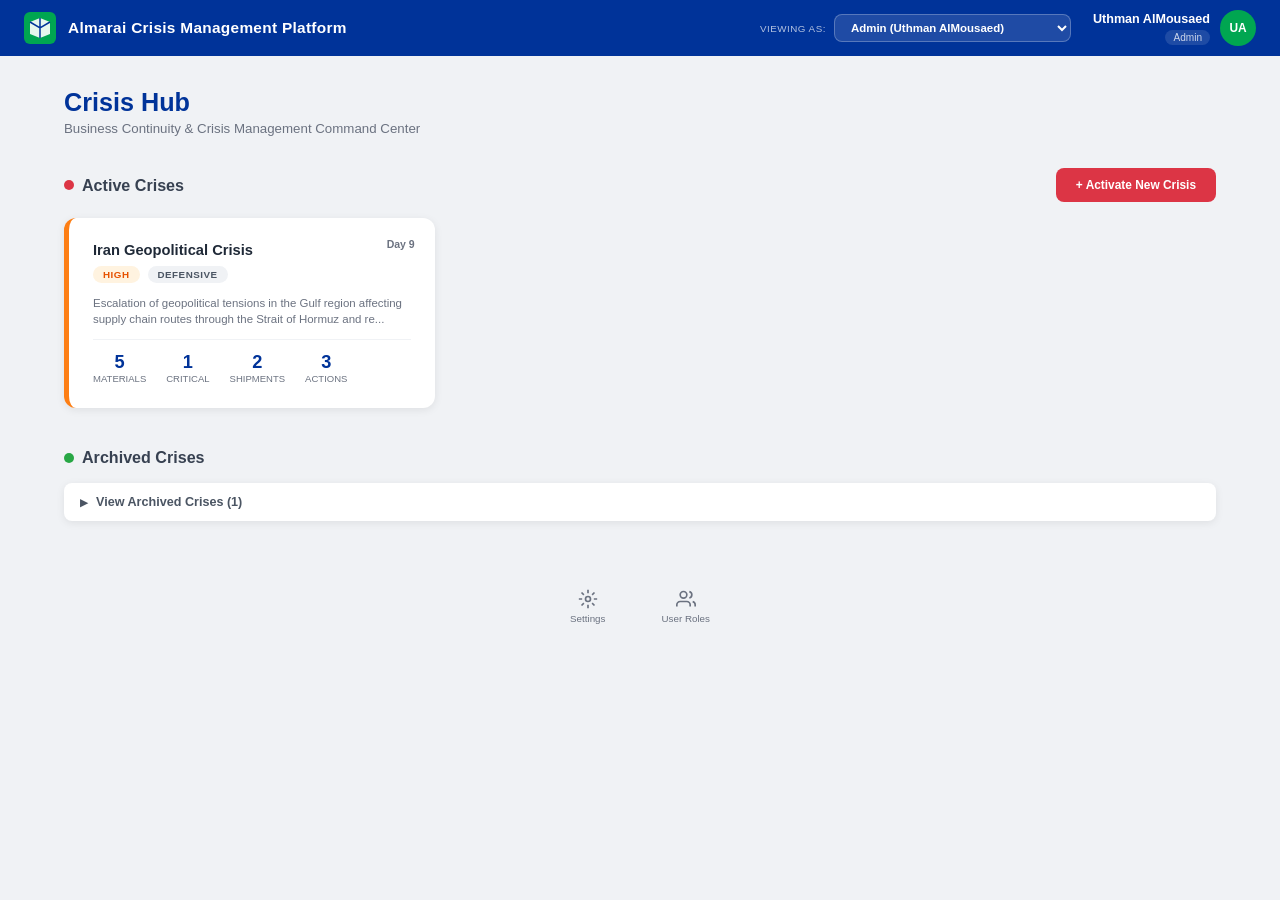
==== index.html @ ef781a5b "Deploy Almarai Crisis Management Platform prototype" ====
<!DOCTYPE html>
<html lang="en">
<head>
<meta charset="UTF-8">
<meta name="viewport" content="width=device-width, initial-scale=1.0">
<title>Almarai Crisis Management Platform</title>
<style>
/* ===== RESET & BASE ===== */
*,*::before,*::after{box-sizing:border-box;margin:0;padding:0}
:root{
  --navy:#003399;--navy-dark:#002266;--green:#00A651;--green-dark:#008040;
  --white:#ffffff;--gray-50:#f8f9fa;--gray-100:#f0f2f5;--gray-200:#e2e6ea;
  --gray-300:#d1d5db;--gray-400:#9ca3af;--gray-500:#6b7280;--gray-600:#4b5563;
  --gray-700:#374151;--gray-800:#1f2937;
  --red:#DC3545;--orange:#FD7E14;--amber:#FFC107;--heat-green:#28A745;--dark-green:#006400;
  --shadow:0 2px 8px rgba(0,0,0,.08);--shadow-lg:0 4px 16px rgba(0,0,0,.12);
  --radius:8px;--radius-lg:12px;
  --font:-apple-system,BlinkMacSystemFont,'Segoe UI',Roboto,sans-serif;
}
html{font-size:14px}
body{font-family:var(--font);background:var(--gray-100);color:var(--gray-800);min-height:100vh;overflow-x:hidden}
button{font-family:inherit;cursor:pointer;border:none;outline:none}
input,select,textarea{font-family:inherit;outline:none}
table{border-collapse:collapse;width:100%}
th,td{text-align:left;padding:10px 14px;border-bottom:1px solid var(--gray-200)}
th{background:var(--gray-50);font-weight:600;font-size:.8rem;text-transform:uppercase;letter-spacing:.5px;color:var(--gray-600);position:sticky;top:0;z-index:1}
tr:hover td{background:rgba(0,51,153,.02)}

/* ===== SCROLLBAR ===== */
::-webkit-scrollbar{width:6px;height:6px}
::-webkit-scrollbar-track{background:transparent}
::-webkit-scrollbar-thumb{background:var(--gray-300);border-radius:3px}

/* ===== TOP BAR ===== */
.topbar{background:var(--navy);color:var(--white);display:flex;align-items:center;justify-content:space-between;padding:0 24px;height:56px;position:fixed;top:0;left:0;right:0;z-index:1000}
.topbar-brand{display:flex;align-items:center;gap:12px;font-size:1.1rem;font-weight:700;letter-spacing:.3px}
.topbar-brand svg{width:32px;height:32px}
.topbar-user{display:flex;align-items:center;gap:10px}
.topbar-user .avatar{width:36px;height:36px;border-radius:50%;background:var(--green);display:flex;align-items:center;justify-content:center;font-weight:700;font-size:.85rem}
.topbar-user .user-info{text-align:right;line-height:1.3}
.topbar-user .user-name{font-weight:600;font-size:.9rem}
.topbar-user .user-role{font-size:.72rem;opacity:.8;background:rgba(255,255,255,.15);padding:1px 8px;border-radius:10px;display:inline-block;margin-top:2px}

/* ===== ROLE SELECTOR ===== */
.role-selector-wrap{display:flex;align-items:center;gap:8px;margin-right:12px}
.role-selector-wrap label{font-size:.7rem;text-transform:uppercase;letter-spacing:.5px;opacity:.7;white-space:nowrap}
.role-selector{background:rgba(255,255,255,.12);color:var(--white);border:1px solid rgba(255,255,255,.25);border-radius:var(--radius);padding:6px 12px;font-size:.82rem;font-weight:600;cursor:pointer;min-width:200px;appearance:auto;-webkit-appearance:auto}
.role-selector option{background:var(--navy-dark);color:var(--white)}

/* ===== RBAC BANNERS ===== */
.rbac-access-bar{padding:10px 20px;font-size:.82rem;font-weight:600;display:flex;align-items:center;gap:8px;margin-bottom:16px;border-radius:var(--radius)}
.rbac-access-bar.can-edit{background:#e8f5e9;color:#1b5e20;border-left:4px solid #28A745}
.rbac-access-bar.read-only{background:#f0f0f0;color:#555;border-left:4px solid #6C757D}

/* Assigned function banner */
.assigned-function-banner{display:flex;align-items:center;gap:12px;padding:12px 20px;background:var(--white);border-radius:var(--radius);box-shadow:var(--shadow);margin-bottom:16px;border:1px solid var(--gray-200)}
.assigned-function-banner .af-avatar{width:36px;height:36px;border-radius:50%;background:var(--navy);color:var(--white);display:flex;align-items:center;justify-content:center;font-weight:700;font-size:.78rem;flex-shrink:0}
.assigned-function-banner .af-info{flex:1}
.assigned-function-banner .af-name{font-weight:700;font-size:.9rem;color:var(--gray-800)}
.assigned-function-banner .af-role{font-size:.75rem;color:var(--gray-500)}
.assigned-function-banner .af-badge{padding:4px 12px;border-radius:12px;font-size:.72rem;font-weight:700;text-transform:uppercase;letter-spacing:.5px;flex-shrink:0}
.af-badge.can-edit{background:#e8f5e9;color:#1b5e20}
.af-badge.read-only{background:var(--gray-100);color:var(--gray-500)}

/* Hide elements when read-only */
.rbac-hidden{display:none !important}

/* ===== SCREENS ===== */
.screen{display:none;padding-top:56px;min-height:100vh}
.screen.active{display:block}

/* ===== CRISIS HUB (Screen 1) ===== */
.hub-container{max-width:1200px;margin:0 auto;padding:32px 24px}
.hub-header{margin-bottom:32px}
.hub-header h1{font-size:1.8rem;color:var(--navy);margin-bottom:4px}
.hub-header p{color:var(--gray-500);font-size:.95rem}

.section-title{display:flex;align-items:center;justify-content:space-between;margin-bottom:16px}
.section-title h2{font-size:1.15rem;color:var(--gray-700);display:flex;align-items:center;gap:8px}
.section-title h2 .dot{width:10px;height:10px;border-radius:50%;display:inline-block}
.section-title h2 .dot.red{background:var(--red)}
.section-title h2 .dot.green{background:var(--heat-green)}

.btn{padding:10px 20px;border-radius:var(--radius);font-weight:600;font-size:.85rem;transition:all .2s;display:inline-flex;align-items:center;gap:6px}
.btn-primary{background:var(--navy);color:var(--white)}
.btn-primary:hover{background:var(--navy-dark);transform:translateY(-1px);box-shadow:var(--shadow-lg)}
.btn-danger{background:var(--red);color:var(--white)}
.btn-danger:hover{background:#c82333}
.btn-success{background:var(--green);color:var(--white)}
.btn-success:hover{background:var(--green-dark)}
.btn-outline{background:transparent;border:1.5px solid var(--gray-300);color:var(--gray-600)}
.btn-outline:hover{border-color:var(--navy);color:var(--navy)}
.btn-sm{padding:6px 14px;font-size:.78rem}
.btn-xs{padding:4px 10px;font-size:.72rem}

/* Crisis Cards */
.crisis-grid{display:grid;grid-template-columns:repeat(auto-fill,minmax(340px,1fr));gap:20px;margin-bottom:40px}
.crisis-card{background:var(--white);border-radius:var(--radius-lg);box-shadow:var(--shadow);padding:24px;cursor:pointer;transition:all .25s;border-left:5px solid var(--navy);position:relative;overflow:hidden}
.crisis-card:hover{box-shadow:var(--shadow-lg);transform:translateY(-3px)}
.crisis-card.severity-critical{border-left-color:var(--red)}
.crisis-card.severity-high{border-left-color:var(--orange)}
.crisis-card.severity-medium{border-left-color:var(--amber)}
.crisis-card.severity-low{border-left-color:var(--heat-green)}
.crisis-card h3{font-size:1.05rem;margin-bottom:8px;color:var(--gray-800)}
.crisis-card .card-meta{display:flex;gap:8px;flex-wrap:wrap;margin-bottom:12px}
.badge{padding:3px 10px;border-radius:12px;font-size:.7rem;font-weight:700;text-transform:uppercase;letter-spacing:.5px}
.badge-critical{background:#fde8e8;color:var(--red)}
.badge-high{background:#fff3e0;color:#e65100}
.badge-medium{background:#fff8e1;color:#f57f17}
.badge-low{background:#e8f5e9;color:var(--dark-green)}
.badge-posture{background:var(--gray-100);color:var(--gray-600)}
.crisis-card .card-stats{display:flex;gap:20px;margin-top:12px;padding-top:12px;border-top:1px solid var(--gray-100)}
.crisis-card .stat{text-align:center}
.crisis-card .stat-val{font-size:1.3rem;font-weight:700;color:var(--navy)}
.crisis-card .stat-label{font-size:.68rem;color:var(--gray-500);text-transform:uppercase}
.crisis-card .day-count{position:absolute;top:20px;right:20px;font-size:.75rem;color:var(--gray-500);font-weight:600}

/* Archived */
.archived-section{margin-top:16px}
.archived-toggle{display:flex;align-items:center;gap:8px;cursor:pointer;padding:12px 16px;background:var(--white);border-radius:var(--radius);margin-bottom:8px;font-weight:600;color:var(--gray-600);font-size:.9rem;box-shadow:var(--shadow);user-select:none}
.archived-toggle .chevron{transition:transform .2s;font-size:.7rem}
.archived-toggle .chevron.open{transform:rotate(90deg)}
.archived-list{display:none;background:var(--white);border-radius:var(--radius);box-shadow:var(--shadow);overflow:hidden}
.archived-list.open{display:block}
.archived-item{display:flex;align-items:center;justify-content:space-between;padding:14px 20px;border-bottom:1px solid var(--gray-100);cursor:pointer;transition:background .15s}
.archived-item:hover{background:var(--gray-50)}
.archived-item:last-child{border-bottom:none}
.archived-item .info h4{font-size:.9rem;margin-bottom:2px}
.archived-item .info p{font-size:.75rem;color:var(--gray-500)}
.capa-badge{padding:3px 10px;border-radius:12px;font-size:.68rem;font-weight:700}
.capa-complete{background:#e8f5e9;color:var(--dark-green)}
.capa-pending{background:#fff8e1;color:#f57f17}

/* Bottom Nav */
.bottom-nav{display:flex;justify-content:center;gap:24px;padding:20px;margin-top:40px}
.bottom-nav button{display:flex;flex-direction:column;align-items:center;gap:4px;background:none;color:var(--gray-500);font-size:.7rem;padding:8px 16px;border-radius:var(--radius);transition:all .15s}
.bottom-nav button:hover{background:var(--gray-100);color:var(--navy)}
.bottom-nav button svg{width:20px;height:20px}

/* ===== SITREP DASHBOARD (Screen 2) ===== */
.sitrep-layout{display:flex;min-height:calc(100vh - 56px)}
.sitrep-sidebar{width:260px;background:var(--white);border-right:1px solid var(--gray-200);padding:20px;flex-shrink:0;overflow-y:auto;position:sticky;top:56px;height:calc(100vh - 56px)}
.sitrep-sidebar .crisis-name{font-size:1.1rem;font-weight:700;color:var(--navy);margin-bottom:16px;padding-bottom:12px;border-bottom:2px solid var(--navy)}
.sidebar-field{margin-bottom:16px}
.sidebar-field label{font-size:.68rem;text-transform:uppercase;letter-spacing:.5px;color:var(--gray-500);font-weight:600;display:block;margin-bottom:4px}
.sidebar-field .value{font-size:.9rem;font-weight:600;color:var(--gray-700)}
.sidebar-actions{margin-top:24px;display:flex;flex-direction:column;gap:8px}
.sitrep-main{flex:1;overflow-y:auto}

/* Crisis Header Bar */
.crisis-header{background:var(--white);border-bottom:1px solid var(--gray-200);padding:16px 28px;display:flex;align-items:center;justify-content:space-between;flex-wrap:wrap;gap:12px}
.crisis-header .left{display:flex;align-items:center;gap:16px}
.crisis-header h2{font-size:1.15rem;color:var(--navy)}
.crisis-header .day-badge{background:var(--navy);color:var(--white);padding:4px 14px;border-radius:20px;font-size:.78rem;font-weight:700}
.crisis-header .reporting-cycle{font-size:.78rem;color:var(--gray-500);display:flex;align-items:center;gap:6px}

/* Tab Navigation */
.tab-nav{background:var(--white);border-bottom:2px solid var(--gray-200);padding:0 28px;display:flex;gap:0;overflow-x:auto;-webkit-overflow-scrolling:touch}
.tab-nav button{padding:14px 20px;font-size:.82rem;font-weight:600;color:var(--gray-500);background:none;border-bottom:3px solid transparent;margin-bottom:-2px;transition:all .15s;white-space:nowrap}
.tab-nav button:hover{color:var(--navy);background:var(--gray-50)}
.tab-nav button.active{color:var(--navy);border-bottom-color:var(--navy)}

/* Tab Content */
.tab-content{padding:28px}
.tab-pane{display:none}
.tab-pane.active{display:block}

/* Cards inside tabs */
.card{background:var(--white);border-radius:var(--radius-lg);box-shadow:var(--shadow);padding:24px;margin-bottom:20px}
.card h3{font-size:1rem;color:var(--navy);margin-bottom:16px;display:flex;align-items:center;gap:8px}
.card h3 .icon{width:20px;height:20px;opacity:.7}

/* Metrics Row */
.metrics-row{display:grid;grid-template-columns:repeat(auto-fit,minmax(160px,1fr));gap:16px;margin-bottom:24px}
.metric-card{background:var(--white);border-radius:var(--radius);box-shadow:var(--shadow);padding:20px;text-align:center;border-top:3px solid var(--navy)}
.metric-card.red{border-top-color:var(--red)}
.metric-card.orange{border-top-color:var(--orange)}
.metric-card.green{border-top-color:var(--heat-green)}
.metric-card .metric-val{font-size:2rem;font-weight:800;color:var(--navy);line-height:1}
.metric-card .metric-label{font-size:.72rem;color:var(--gray-500);text-transform:uppercase;letter-spacing:.5px;margin-top:6px}

/* Timeline */
.timeline{position:relative;padding-left:24px}
.timeline::before{content:'';position:absolute;left:6px;top:0;bottom:0;width:2px;background:var(--gray-200)}
.timeline-item{position:relative;margin-bottom:20px;padding-left:16px}
.timeline-item::before{content:'';position:absolute;left:-22px;top:4px;width:10px;height:10px;border-radius:50%;background:var(--navy);border:2px solid var(--white);box-shadow:0 0 0 2px var(--navy)}
.timeline-item .time{font-size:.7rem;color:var(--gray-400);margin-bottom:2px}
.timeline-item .event{font-size:.85rem;color:var(--gray-700)}

/* Heat map table */
.heat-table td.heat-red{background:#fde8e8;color:var(--red);font-weight:700}
.heat-table td.heat-orange{background:#fff3e0;color:#e65100;font-weight:700}
.heat-table td.heat-amber{background:#fff8e1;color:#f57f17;font-weight:700}
.heat-table td.heat-green{background:#e8f5e9;color:var(--dark-green);font-weight:700}
.heat-indicator{display:inline-block;width:14px;height:14px;border-radius:3px;margin-right:6px;vertical-align:middle}

/* Filters */
.filters{display:flex;gap:12px;margin-bottom:16px;flex-wrap:wrap;align-items:center}
.filters select,.filters input{padding:8px 12px;border:1.5px solid var(--gray-200);border-radius:var(--radius);font-size:.82rem;background:var(--white);color:var(--gray-700)}
.filters select:focus,.filters input:focus{border-color:var(--navy)}
.filters label{font-size:.75rem;color:var(--gray-500);font-weight:600}

/* Status pills */
.status-pill{padding:3px 10px;border-radius:12px;font-size:.7rem;font-weight:600;display:inline-block}
.status-on-track{background:#e8f5e9;color:var(--dark-green)}
.status-at-risk{background:#fff8e1;color:#f57f17}
.status-delayed{background:#fde8e8;color:var(--red)}
.status-complete{background:#e8f5e9;color:var(--dark-green)}
.status-in-progress{background:#e3f2fd;color:#1565c0}
.status-not-started{background:var(--gray-100);color:var(--gray-500)}
.status-in-transit{background:#e3f2fd;color:#1565c0}
.status-loading{background:#fff8e1;color:#f57f17}
.status-delivered{background:#e8f5e9;color:var(--dark-green)}

/* Editable cells */
td.editable{cursor:pointer;position:relative}
td.editable:hover{background:rgba(0,51,153,.04)}
td.editable input{width:60px;padding:4px 6px;border:1.5px solid var(--navy);border-radius:4px;font-size:.85rem;text-align:center}

/* Priority */
.priority-critical{color:var(--red);font-weight:700}
.priority-high{color:var(--orange);font-weight:700}
.priority-medium{color:var(--amber);font-weight:700}
.priority-low{color:var(--heat-green);font-weight:700}

/* Progress bar */
.progress-bar{width:80px;height:8px;background:var(--gray-200);border-radius:4px;overflow:hidden;display:inline-block;vertical-align:middle;margin-right:6px}
.progress-bar .fill{height:100%;border-radius:4px;transition:width .3s}

/* Overdue row */
tr.overdue td{background:#fff5f5}
tr.due-today td{background:#fff8e1}

/* Checklist */
.checklist{list-style:none}
.checklist li{padding:10px 0;border-bottom:1px solid var(--gray-100);display:flex;align-items:flex-start;gap:10px;font-size:.88rem}
.checklist li:last-child{border-bottom:none}
.checklist input[type="checkbox"]{width:18px;height:18px;accent-color:var(--navy);margin-top:2px;flex-shrink:0}
.checklist .check-label{flex:1}
.checklist .check-label small{display:block;color:var(--gray-400);font-size:.75rem;margin-top:2px}

/* Decision Log */
.decision-log{margin-top:16px}
.decision-item{padding:14px;border-left:3px solid var(--navy);margin-bottom:12px;background:var(--gray-50);border-radius:0 var(--radius) var(--radius) 0}
.decision-item .decision-date{font-size:.72rem;color:var(--gray-400)}
.decision-item .decision-text{font-size:.88rem;margin:4px 0}
.decision-item .decision-by{font-size:.75rem;color:var(--gray-500)}

/* Presentation Mode */
.presentation-section{page-break-inside:avoid;margin-bottom:32px;padding:28px;background:var(--white);border-radius:var(--radius-lg);box-shadow:var(--shadow)}
.presentation-section h2{font-size:1.2rem;color:var(--navy);padding-bottom:12px;border-bottom:2px solid var(--navy);margin-bottom:20px}
@media print{
  .topbar,.tab-nav,.sitrep-sidebar,.btn,.filters,.bottom-nav{display:none !important}
  .sitrep-main{margin:0;padding:0}
  .presentation-section{box-shadow:none;border:1px solid var(--gray-200)}
}

/* ===== MODALS ===== */
.modal-overlay{display:none;position:fixed;inset:0;background:rgba(0,0,0,.5);z-index:2000;align-items:center;justify-content:center;padding:20px}
.modal-overlay.active{display:flex}
.modal{background:var(--white);border-radius:var(--radius-lg);box-shadow:var(--shadow-lg);width:100%;max-width:680px;max-height:90vh;overflow-y:auto;animation:modalIn .2s ease}
@keyframes modalIn{from{opacity:0;transform:translateY(20px)}to{opacity:1;transform:translateY(0)}}
.modal-header{padding:20px 24px;border-bottom:1px solid var(--gray-200);display:flex;align-items:center;justify-content:space-between;position:sticky;top:0;background:var(--white);z-index:1;border-radius:var(--radius-lg) var(--radius-lg) 0 0}
.modal-header h2{font-size:1.1rem;color:var(--navy)}
.modal-close{width:32px;height:32px;border-radius:50%;background:var(--gray-100);display:flex;align-items:center;justify-content:center;font-size:1.1rem;color:var(--gray-500);transition:all .15s}
.modal-close:hover{background:var(--gray-200);color:var(--gray-700)}
.modal-body{padding:24px}
.modal-footer{padding:16px 24px;border-top:1px solid var(--gray-200);display:flex;justify-content:flex-end;gap:10px;position:sticky;bottom:0;background:var(--white);border-radius:0 0 var(--radius-lg) var(--radius-lg)}

/* Form Groups */
.form-group{margin-bottom:20px}
.form-group label{display:block;font-size:.78rem;font-weight:600;color:var(--gray-600);margin-bottom:6px;text-transform:uppercase;letter-spacing:.3px}
.form-group input,.form-group select,.form-group textarea{width:100%;padding:10px 14px;border:1.5px solid var(--gray-200);border-radius:var(--radius);font-size:.88rem;transition:border-color .15s;background:var(--white)}
.form-group input:focus,.form-group select:focus,.form-group textarea:focus{border-color:var(--navy);box-shadow:0 0 0 3px rgba(0,51,153,.08)}
.form-group textarea{min-height:80px;resize:vertical}
.form-row{display:grid;grid-template-columns:1fr 1fr;gap:16px}

/* Info box */
.info-box{background:#e8eef8;border-radius:var(--radius);padding:16px;margin-bottom:20px;border-left:4px solid var(--navy)}
.info-box h4{font-size:.82rem;color:var(--navy);margin-bottom:8px}
.info-box ul{list-style:none;font-size:.8rem;color:var(--gray-600)}
.info-box ul li{padding:3px 0;display:flex;align-items:center;gap:6px}
.info-box ul li::before{content:'';width:6px;height:6px;border-radius:50%;background:var(--navy);flex-shrink:0}

/* Toast */
.toast{position:fixed;bottom:24px;right:24px;background:var(--gray-800);color:var(--white);padding:14px 24px;border-radius:var(--radius);font-size:.85rem;font-weight:600;z-index:3000;display:none;animation:toastIn .3s ease;box-shadow:var(--shadow-lg)}
.toast.show{display:block}
@keyframes toastIn{from{opacity:0;transform:translateY(10px)}to{opacity:1;transform:translateY(0)}}

/* ===== RESPONSIVE ===== */
@media(max-width:900px){
  .sitrep-sidebar{display:none}
  .crisis-grid{grid-template-columns:1fr}
  .form-row{grid-template-columns:1fr}
  .metrics-row{grid-template-columns:repeat(2,1fr)}
  .tab-nav{padding:0 12px}
  .tab-nav button{padding:12px 14px;font-size:.76rem}
  .tab-content{padding:16px}
  .role-selector-wrap{display:none}
}
@media(max-width:600px){
  .topbar-brand span{display:none}
  .metrics-row{grid-template-columns:1fr}
  .hub-container{padding:20px 12px}
}

/* Textarea auto */
textarea.exec-summary{min-height:120px;width:100%;padding:14px;border:1.5px solid var(--gray-200);border-radius:var(--radius);font-size:.88rem;line-height:1.6;resize:vertical}
textarea.exec-summary:focus{border-color:var(--navy);box-shadow:0 0 0 3px rgba(0,51,153,.08)}

/* Countdown */
.countdown{display:flex;gap:12px;margin-top:10px}
.countdown .unit{text-align:center;background:var(--navy);color:var(--white);padding:10px 14px;border-radius:var(--radius);min-width:60px}
.countdown .unit .num{font-size:1.4rem;font-weight:800;line-height:1}
.countdown .unit .lbl{font-size:.6rem;text-transform:uppercase;letter-spacing:.5px;opacity:.8;margin-top:2px}

/* Back button */
.back-btn{display:inline-flex;align-items:center;gap:6px;color:var(--gray-500);font-size:.82rem;font-weight:600;background:none;padding:8px 0;margin-bottom:8px;transition:color .15s}
.back-btn:hover{color:var(--navy)}

/* Staff summary */
.staff-grid{display:grid;grid-template-columns:repeat(auto-fit,minmax(200px,1fr));gap:16px}
.staff-card{text-align:center;padding:20px;background:var(--gray-50);border-radius:var(--radius);border:1px solid var(--gray-200)}
.staff-card .num{font-size:2rem;font-weight:800;color:var(--navy)}
.staff-card .label{font-size:.75rem;color:var(--gray-500);text-transform:uppercase;margin-top:4px}

/* Sortable header */
th.sortable{cursor:pointer;user-select:none}
th.sortable:hover{background:var(--gray-200)}
th.sortable::after{content:' \u2195';font-size:.7rem;opacity:.4}
</style>
</head>
<body>

<!-- ===== TOP BAR ===== -->
<header class="topbar">
  <div class="topbar-brand">
    <svg viewBox="0 0 32 32" fill="none"><rect width="32" height="32" rx="6" fill="#00A651"/><path d="M6 22V10l10-4 10 4v12l-10 4-10-4z" fill="#fff" fill-opacity=".9"/><path d="M16 6v20M6 10l10 6 10-6" stroke="#003399" stroke-width="1.5"/></svg>
    <span>Almarai Crisis Management Platform</span>
  </div>
  <div class="topbar-user">
    <div class="role-selector-wrap">
      <label>Viewing as:</label>
      <select class="role-selector" id="role-selector" onchange="onRoleChange()">
        <option value="admin">Admin (Uthman AlMousaed)</option>
        <option value="ccmt_leader">CCMT Leader (Fawaz Aljasser)</option>
        <option value="ccmt_member">CCMT Member (Nikolaos Stavridis)</option>
        <option value="supply_chain">Supply Chain Rep (Nigel Phillips)</option>
        <option value="erm">ERM Rep (Gordon Bateman)</option>
        <option value="hse">HSE Rep</option>
        <option value="hr">HR Rep</option>
        <option value="planning">Planning Rep</option>
        <option value="procurement">Procurement Rep</option>
        <option value="sales">Sales Rep (Ali Puri)</option>
        <option value="ceo">CEO</option>
      </select>
    </div>
    <div class="user-info">
      <div class="user-name" id="topbar-user-name">Uthman AlMousaed</div>
      <div class="user-role" id="topbar-user-role">Admin</div>
    </div>
    <div class="avatar" id="topbar-avatar">UA</div>
  </div>
</header>

<!-- ===== SCREEN 1: CRISIS HUB ===== -->
<div id="screen-hub" class="screen active">
  <div class="hub-container">
    <div class="hub-header">
      <h1>Crisis Hub</h1>
      <p>Business Continuity & Crisis Management Command Center</p>
    </div>

    <!-- Active Crises -->
    <div class="section-title">
      <h2><span class="dot red"></span> Active Crises</h2>
      <button class="btn btn-danger" id="btn-activate-crisis" onclick="openModal('modal-new-crisis')">+ Activate New Crisis</button>
    </div>
    <div class="crisis-grid" id="active-crises-grid">
      <!-- Populated by JS -->
    </div>

    <!-- Archived Crises -->
    <div class="section-title" style="margin-top:40px">
      <h2><span class="dot green"></span> Archived Crises</h2>
    </div>
    <div class="archived-section">
      <div class="archived-toggle" onclick="toggleArchived()">
        <span class="chevron" id="archive-chevron">&#9654;</span>
        <span>View Archived Crises (<span id="archive-count">0</span>)</span>
      </div>
      <div class="archived-list" id="archived-list">
        <!-- Populated by JS -->
      </div>
    </div>

    <!-- Bottom Nav -->
    <div class="bottom-nav">
      <button onclick="showToast('Settings panel coming soon')">
        <svg viewBox="0 0 24 24" fill="none" stroke="currentColor" stroke-width="2"><circle cx="12" cy="12" r="3"/><path d="M12 1v4M12 19v4M4.22 4.22l2.83 2.83M16.95 16.95l2.83 2.83M1 12h4M19 12h4M4.22 19.78l2.83-2.83M16.95 7.05l2.83-2.83"/></svg>
        Settings
      </button>
      <button onclick="showToast('User Roles management coming soon')">
        <svg viewBox="0 0 24 24" fill="none" stroke="currentColor" stroke-width="2"><path d="M17 21v-2a4 4 0 00-4-4H5a4 4 0 00-4 4v2"/><circle cx="9" cy="7" r="4"/><path d="M23 21v-2a4 4 0 00-3-3.87M16 3.13a4 4 0 010 7.75"/></svg>
        User Roles
      </button>
    </div>
  </div>
</div>

<!-- ===== SCREEN 2: SITREP DASHBOARD ===== -->
<div id="screen-sitrep" class="screen">
  <div class="sitrep-layout">
    <!-- Sidebar -->
    <aside class="sitrep-sidebar">
      <button class="back-btn" onclick="goToHub()">&#8592; Back to Hub</button>
      <div class="crisis-name" id="sidebar-crisis-name"></div>
      <div class="sidebar-field"><label>Severity</label><div class="value" id="sidebar-severity"></div></div>
      <div class="sidebar-field"><label>Posture</label><div class="value" id="sidebar-posture"></div></div>
      <div class="sidebar-field"><label>Activated</label><div class="value" id="sidebar-activated"></div></div>
      <div class="sidebar-field"><label>Day of Crisis</label><div class="value" id="sidebar-day"></div></div>
      <div class="sidebar-field"><label>Reporting Cycle</label><div class="value" id="sidebar-cycle"></div></div>
      <div class="sidebar-field"><label>ISO 22361 Level</label><div class="value" id="sidebar-iso-level"></div></div>
      <div class="sidebar-actions">
        <button class="btn btn-primary btn-sm" onclick="showToast('SitRep exported')">Export SitRep</button>
        <button class="btn btn-outline btn-sm" id="btn-resolve-crisis" onclick="openModal('modal-resolve')">Resolve Crisis</button>
      </div>
    </aside>

    <!-- Main Content -->
    <div class="sitrep-main">
      <!-- Crisis Header -->
      <div class="crisis-header">
        <div class="left">
          <h2 id="header-crisis-name"></h2>
          <span class="badge" id="header-severity-badge"></span>
          <span class="badge badge-posture" id="header-posture-badge"></span>
          <span class="day-badge" id="header-day-badge"></span>
        </div>
        <div class="reporting-cycle">
          <svg width="16" height="16" viewBox="0 0 24 24" fill="none" stroke="currentColor" stroke-width="2"><circle cx="12" cy="12" r="10"/><path d="M12 6v6l4 2"/></svg>
          <span id="header-cycle"></span>
        </div>
      </div>

      <!-- Tab Navigation -->
      <nav class="tab-nav" id="tab-nav">
        <button class="active" data-tab="overview">Overview</button>
        <button data-tab="materials">Materials &amp; Supply</button>
        <button data-tab="shipping">Shipping</button>
        <button data-tab="actions">Actions</button>
        <button data-tab="debris">Debris</button>
        <button data-tab="people">People &amp; Safety</button>
        <button data-tab="governance">Governance</button>
        <button data-tab="presentation">Presentation Mode</button>
      </nav>

      <!-- Tab Contents -->
      <div class="tab-content">

        <!-- OVERVIEW TAB -->
        <div class="tab-pane active" id="tab-overview">
          <div id="rbac-banner-overview"></div>
          <div id="rbac-assigned-overview"></div>
          <div class="metrics-row">
            <div class="metric-card"><div class="metric-val" id="m-materials">5</div><div class="metric-label">Materials Monitored</div></div>
            <div class="metric-card red"><div class="metric-val" id="m-critical">1</div><div class="metric-label">Critical Items</div></div>
            <div class="metric-card"><div class="metric-val" id="m-shipments">2</div><div class="metric-label">Active Shipments</div></div>
            <div class="metric-card orange"><div class="metric-val" id="m-actions">3</div><div class="metric-label">Open Actions</div></div>
            <div class="metric-card"><div class="metric-val" id="m-debris">5</div><div class="metric-label">Debris Incidents</div></div>
          </div>

          <div class="card">
            <h3>Executive Summary</h3>
            <textarea class="exec-summary" id="exec-summary">The Iran geopolitical crisis continues to impact Almarai's supply chain operations, particularly affecting raw material imports through the Strait of Hormuz. Key concerns include CPP Resin availability (4 weeks coverage, critical), PBIC availability for bakery operations, and shipping route disruptions.

Current posture is DEFENSIVE with focus on securing alternative supply routes through Jeddah Islamic Port and building safety stock for critical materials. Two emergency shipments are in transit. GSNRC has been notified per national resilience requirements.

Next 48-hour priorities:
1. Confirm CPP Resin alternative supplier (Turkey) contract
2. Monitor Shipment ALM-2026-042 ETA (critical cargo)
3. Complete staff safety assessment for Eastern Province facilities</textarea>
          </div>

          <div style="display:grid;grid-template-columns:1fr 1fr;gap:20px">
            <div class="card">
              <h3>Crisis Timeline</h3>
              <div class="timeline">
                <div class="timeline-item"><div class="time">23 Mar 2026, 08:00</div><div class="event">Daily SitRep #8 published to CMT</div></div>
                <div class="timeline-item"><div class="time">22 Mar 2026, 16:30</div><div class="event">CPP Resin alternative supplier identified (Turkey)</div></div>
                <div class="timeline-item"><div class="time">22 Mar 2026, 09:00</div><div class="event">GSNRC status update submitted</div></div>
                <div class="timeline-item"><div class="time">21 Mar 2026, 14:00</div><div class="event">Emergency shipment ALM-2026-043 dispatched</div></div>
                <div class="timeline-item"><div class="time">20 Mar 2026, 11:00</div><div class="event">Shipping route diverted via Jeddah Islamic Port</div></div>
                <div class="timeline-item"><div class="time">19 Mar 2026, 08:00</div><div class="event">Posture changed from Monitoring to Defensive</div></div>
                <div class="timeline-item"><div class="time">15 Mar 2026, 06:00</div><div class="event">Crisis activated by CEO directive</div></div>
              </div>
            </div>
            <div class="card">
              <h3>Next Reporting Deadline</h3>
              <p style="font-size:.85rem;color:var(--gray-500);margin-bottom:12px">Daily SitRep #9 due:</p>
              <p style="font-size:1rem;font-weight:700;color:var(--navy);margin-bottom:12px">24 March 2026, 08:00 AST</p>
              <div class="countdown" id="countdown">
                <div class="unit"><div class="num" id="cd-hours">--</div><div class="lbl">Hours</div></div>
                <div class="unit"><div class="num" id="cd-mins">--</div><div class="lbl">Minutes</div></div>
                <div class="unit"><div class="num" id="cd-secs">--</div><div class="lbl">Seconds</div></div>
              </div>
            </div>
          </div>
        </div>

        <!-- MATERIALS & SUPPLY TAB -->
        <div class="tab-pane" id="tab-materials">
          <div id="rbac-banner-materials"></div>
          <div id="rbac-assigned-materials"></div>
          <div class="card">
            <h3>Material Inventory Heat Map</h3>
            <div class="filters">
              <div><label>Business Unit</label><select id="filter-bu" onchange="filterMaterials()"><option value="">All BUs</option><option>Bakery</option><option>Dairy</option><option>Juice</option><option>Foods</option><option>IPNC</option></select></div>
              <div><label>Heat Status</label><select id="filter-heat" onchange="filterMaterials()"><option value="">All</option><option value="red">Red (Critical)</option><option value="orange">Orange (Warning)</option><option value="amber">Amber (Watch)</option><option value="green">Green (Healthy)</option></select></div>
            </div>
            <div style="overflow-x:auto">
              <table class="heat-table" id="materials-table">
                <thead>
                  <tr>
                    <th>Material</th>
                    <th>Business Unit</th>
                    <th class="sortable" onclick="sortTable('materials-table',2)">Coverage (Weeks)</th>
                    <th>Run-out Week</th>
                    <th>Heat Status</th>
                    <th>Trend</th>
                    <th>Notes</th>
                  </tr>
                </thead>
                <tbody id="materials-tbody"></tbody>
              </table>
            </div>
          </div>
        </div>

        <!-- SHIPPING TAB -->
        <div class="tab-pane" id="tab-shipping">
          <div id="rbac-banner-shipping"></div>
          <div id="rbac-assigned-shipping"></div>
          <div class="card">
            <h3>Shipment Tracker</h3>
            <div style="display:flex;justify-content:flex-end;margin-bottom:12px">
              <button class="btn btn-primary btn-sm rbac-edit-shipping" onclick="openModal('modal-add-shipment')">+ Add Shipment</button>
            </div>
            <div style="overflow-x:auto">
              <table id="shipping-table">
                <thead>
                  <tr>
                    <th>Shipment ID</th>
                    <th>Name</th>
                    <th>Origin</th>
                    <th>Destination</th>
                    <th class="sortable" onclick="sortTable('shipping-table',4)">ETA</th>
                    <th>Status</th>
                    <th>Freight Cost</th>
                  </tr>
                </thead>
                <tbody id="shipping-tbody"></tbody>
              </table>
            </div>
          </div>
        </div>

        <!-- ACTIONS TAB -->
        <div class="tab-pane" id="tab-actions">
          <div id="rbac-banner-actions"></div>
          <div id="rbac-assigned-actions"></div>
          <div class="card">
            <h3>Action Tracker</h3>
            <div style="display:flex;justify-content:space-between;align-items:center;margin-bottom:12px;flex-wrap:wrap;gap:8px">
              <div class="filters" style="margin-bottom:0">
                <div><label>Status</label><select id="filter-action-status" onchange="filterActions()"><option value="">All</option><option>Not Started</option><option>In Progress</option><option>Complete</option><option>Delayed</option></select></div>
              </div>
              <button class="btn btn-primary btn-sm rbac-edit-actions" onclick="openModal('modal-add-action')">+ Add Action</button>
            </div>
            <div style="overflow-x:auto">
              <table id="actions-table">
                <thead>
                  <tr>
                    <th>Action</th>
                    <th>Assigned To</th>
                    <th>Priority</th>
                    <th class="sortable" onclick="sortTable('actions-table',3)">Due Date</th>
                    <th>Status</th>
                    <th>% Complete</th>
                  </tr>
                </thead>
                <tbody id="actions-tbody"></tbody>
              </table>
            </div>
          </div>
        </div>

        <!-- DEBRIS TAB -->
        <div class="tab-pane" id="tab-debris">
          <div id="rbac-banner-debris"></div>
          <div id="rbac-assigned-debris"></div>
          <div class="card">
            <h3>Debris &amp; Incident Log</h3>
            <div style="display:flex;justify-content:flex-end;margin-bottom:12px">
              <button class="btn btn-primary btn-sm rbac-edit-debris" onclick="openModal('modal-add-debris')">+ Log Incident</button>
            </div>
            <div style="overflow-x:auto">
              <table id="debris-table">
                <thead>
                  <tr>
                    <th>Incident</th>
                    <th>Location</th>
                    <th>Injuries</th>
                    <th>Damage Description</th>
                    <th class="sortable" onclick="sortTable('debris-table',4)">Date</th>
                    <th>Status</th>
                  </tr>
                </thead>
                <tbody id="debris-tbody"></tbody>
              </table>
            </div>
          </div>
        </div>

        <!-- PEOPLE & SAFETY TAB -->
        <div class="tab-pane" id="tab-people">
          <div id="rbac-banner-people"></div>
          <div id="rbac-assigned-people"></div>
          <div class="card">
            <h3>Staff Status Summary</h3>
            <div class="staff-grid">
              <div class="staff-card"><div class="num">2,847</div><div class="label">Total Staff in Affected Areas</div></div>
              <div class="staff-card"><div class="num" style="color:var(--heat-green)">2,791</div><div class="label">Confirmed Safe</div></div>
              <div class="staff-card"><div class="num" style="color:var(--orange)">48</div><div class="label">Working Remotely</div></div>
              <div class="staff-card"><div class="num" style="color:var(--red)">8</div><div class="label">Unaccounted</div></div>
            </div>
          </div>
          <div style="display:grid;grid-template-columns:1fr 1fr;gap:20px">
            <div class="card">
              <h3>Safety Incidents</h3>
              <div class="staff-grid">
                <div class="staff-card"><div class="num" style="color:var(--red)">0</div><div class="label">Fatalities</div></div>
                <div class="staff-card"><div class="num" style="color:var(--orange)">2</div><div class="label">Injuries Reported</div></div>
                <div class="staff-card"><div class="num" style="color:var(--amber)">5</div><div class="label">Near Misses</div></div>
              </div>
              <div style="margin-top:16px">
                <table>
                  <thead><tr><th>Incident</th><th>Type</th><th>Date</th><th>Status</th></tr></thead>
                  <tbody>
                    <tr><td>Warehouse shelf collapse - Al Kharj</td><td>Injury</td><td>20 Mar 2026</td><td><span class="status-pill status-in-progress">Under Investigation</span></td></tr>
                    <tr><td>Forklift near-miss - Riyadh DC</td><td>Near Miss</td><td>21 Mar 2026</td><td><span class="status-pill status-complete">Closed</span></td></tr>
                  </tbody>
                </table>
              </div>
            </div>
            <div class="card">
              <h3>Evacuation Status</h3>
              <div class="staff-grid">
                <div class="staff-card"><div class="num">3</div><div class="label">Facilities on Alert</div></div>
                <div class="staff-card"><div class="num" style="color:var(--heat-green)">0</div><div class="label">Active Evacuations</div></div>
              </div>
              <div style="margin-top:16px">
                <table>
                  <thead><tr><th>Facility</th><th>Status</th><th>Last Drill</th></tr></thead>
                  <tbody>
                    <tr><td>Al Kharj Main Plant</td><td><span class="status-pill status-at-risk">On Alert</span></td><td>10 Feb 2026</td></tr>
                    <tr><td>Riyadh Distribution Center</td><td><span class="status-pill status-at-risk">On Alert</span></td><td>15 Feb 2026</td></tr>
                    <tr><td>Jeddah Cold Storage</td><td><span class="status-pill status-at-risk">On Alert</span></td><td>20 Feb 2026</td></tr>
                  </tbody>
                </table>
              </div>
            </div>
          </div>
        </div>

        <!-- GOVERNANCE TAB -->
        <div class="tab-pane" id="tab-governance">
          <div id="rbac-banner-governance"></div>
          <div id="rbac-assigned-governance"></div>
          <div style="display:grid;grid-template-columns:1fr 1fr;gap:20px">
            <div class="card">
              <h3>ISO 22361 Compliance</h3>
              <ul class="checklist" id="iso-checklist"></ul>
            </div>
            <div class="card">
              <h3>GSNRC Controls</h3>
              <ul class="checklist" id="gsnrc-checklist"></ul>
            </div>
          </div>
          <div style="display:grid;grid-template-columns:1fr 1fr;gap:20px;margin-top:20px">
            <div class="card">
              <h3>Reporting Cycle</h3>
              <table>
                <thead><tr><th>Report</th><th>Frequency</th><th>Last Submitted</th><th>Next Due</th><th>Status</th></tr></thead>
                <tbody>
                  <tr><td>Daily SitRep</td><td>Daily 08:00</td><td>23 Mar 08:00</td><td>24 Mar 08:00</td><td><span class="status-pill status-on-track">On Track</span></td></tr>
                  <tr><td>CMT Briefing</td><td>Daily 14:00</td><td>23 Mar 14:00</td><td>24 Mar 14:00</td><td><span class="status-pill status-on-track">On Track</span></td></tr>
                  <tr><td>Board Update</td><td>Weekly (Sun)</td><td>22 Mar</td><td>29 Mar</td><td><span class="status-pill status-on-track">On Track</span></td></tr>
                  <tr><td>GSNRC Report</td><td>As Required</td><td>22 Mar</td><td>When triggered</td><td><span class="status-pill status-complete">Submitted</span></td></tr>
                </tbody>
              </table>
            </div>
            <div class="card">
              <h3>CAPA Tracker</h3>
              <div class="info-box">
                <h4>Post-Crisis Corrective Actions</h4>
                <ul>
                  <li>CAPA items are initiated upon crisis resolution</li>
                  <li>ISO 22361 requires formal post-incident review</li>
                  <li>Current crisis is ACTIVE - CAPA will be available after resolution</li>
                </ul>
              </div>
              <button class="btn btn-outline btn-sm" disabled style="opacity:.5">CAPA Not Available (Crisis Active)</button>
            </div>
          </div>
          <div class="card" style="margin-top:20px">
            <h3>Decision Log</h3>
            <div class="decision-log" id="decision-log"></div>
            <button class="btn btn-outline btn-sm rbac-edit-governance" style="margin-top:12px" onclick="openModal('modal-add-decision')">+ Add Decision</button>
          </div>
        </div>

        <!-- PRESENTATION MODE TAB -->
        <div class="tab-pane" id="tab-presentation">
          <div id="rbac-banner-presentation"></div>
          <div id="rbac-assigned-presentation"></div>
          <div style="text-align:right;margin-bottom:16px">
            <button class="btn btn-primary btn-sm" onclick="window.print()">Print / Export PDF</button>
          </div>
          <div id="presentation-content">
            <!-- Generated by JS -->
          </div>
        </div>

      </div><!-- /tab-content -->
    </div><!-- /sitrep-main -->
  </div><!-- /sitrep-layout -->
</div>

<!-- ===== MODALS ===== -->

<!-- New Crisis Modal -->
<div class="modal-overlay" id="modal-new-crisis">
  <div class="modal">
    <div class="modal-header">
      <h2>Activate New Crisis</h2>
      <button class="modal-close" onclick="closeModal('modal-new-crisis')">&times;</button>
    </div>
    <div class="modal-body">
      <div class="info-box">
        <h4>ISO 22361 Crisis Classification Guide</h4>
        <ul>
          <li><strong>Level 1 (Low):</strong> Localized incident, single BU affected, no media attention</li>
          <li><strong>Level 2 (Medium):</strong> Multiple BUs affected, potential regulatory interest</li>
          <li><strong>Level 3 (High):</strong> Significant operational impact, media coverage, regulatory action likely</li>
          <li><strong>Level 4 (Critical):</strong> Enterprise-wide threat, national/international attention, existential risk</li>
        </ul>
      </div>
      <div class="form-group">
        <label>Crisis Name</label>
        <input type="text" id="new-crisis-name" placeholder="e.g., Supply Chain Disruption - Red Sea">
      </div>
      <div class="form-group">
        <label>Description</label>
        <textarea id="new-crisis-desc" placeholder="Brief description of the crisis situation..."></textarea>
      </div>
      <div class="form-row">
        <div class="form-group">
          <label>Severity</label>
          <select id="new-crisis-severity">
            <option value="Critical">Critical (Level 4)</option>
            <option value="High" selected>High (Level 3)</option>
            <option value="Medium">Medium (Level 2)</option>
            <option value="Low">Low (Level 1)</option>
          </select>
        </div>
        <div class="form-group">
          <label>Initial Posture</label>
          <select id="new-crisis-posture">
            <option>Monitoring</option>
            <option>Defensive</option>
            <option>Offensive</option>
          </select>
        </div>
      </div>
      <div class="form-row">
        <div class="form-group">
          <label>Activation Date</label>
          <input type="date" id="new-crisis-date" value="2026-03-23">
        </div>
        <div class="form-group">
          <label>Reporting Cycle</label>
          <select id="new-crisis-cycle">
            <option>Daily</option>
            <option>Twice Daily</option>
            <option>Weekly</option>
          </select>
        </div>
      </div>
      <div class="info-box" style="background:#fff8e1;border-left-color:var(--amber)">
        <h4>GSNRC Notification Checklist</h4>
        <ul>
          <li><label><input type="checkbox" style="margin-right:6px"> Notify GSNRC Crisis Desk</label></li>
          <li><label><input type="checkbox" style="margin-right:6px"> Critical Infrastructure Protection form submitted</label></li>
          <li><label><input type="checkbox" style="margin-right:6px"> National Resilience reporting obligations acknowledged</label></li>
          <li><label><input type="checkbox" style="margin-right:6px"> Business Continuity Plan activation confirmed</label></li>
        </ul>
      </div>
    </div>
    <div class="modal-footer">
      <button class="btn btn-outline" onclick="closeModal('modal-new-crisis')">Cancel</button>
      <button class="btn btn-danger" onclick="activateNewCrisis()">ACTIVATE CRISIS</button>
    </div>
  </div>
</div>

<!-- Resolve Crisis Modal -->
<div class="modal-overlay" id="modal-resolve">
  <div class="modal">
    <div class="modal-header">
      <h2>Resolve &amp; Archive Crisis</h2>
      <button class="modal-close" onclick="closeModal('modal-resolve')">&times;</button>
    </div>
    <div class="modal-body">
      <div class="form-group">
        <label>Resolution Summary</label>
        <textarea id="resolve-summary" placeholder="Summarize how the crisis was resolved..."></textarea>
      </div>
      <div class="form-group">
        <label>Resolution Date</label>
        <input type="date" id="resolve-date" value="2026-03-23">
      </div>
      <div class="info-box">
        <h4>ISO 22361 Post-Incident Review Requirements</h4>
        <ul>
          <li>Formal CAPA (Corrective and Preventive Actions) must be initiated</li>
          <li>Lessons learned workshop to be scheduled within 14 days</li>
          <li>All documentation to be archived per retention policy</li>
          <li>Stakeholder debrief required within 7 days</li>
        </ul>
      </div>
      <div class="form-group">
        <label>CAPA Initiation - Key Corrective Actions</label>
        <textarea id="resolve-capa" placeholder="List initial corrective actions to be tracked..."></textarea>
      </div>
      <div class="form-group">
        <label>Lessons Learned (Initial)</label>
        <textarea id="resolve-lessons" placeholder="Capture initial lessons learned..."></textarea>
      </div>
    </div>
    <div class="modal-footer">
      <button class="btn btn-outline" onclick="closeModal('modal-resolve')">Cancel</button>
      <button class="btn btn-danger" onclick="resolveCrisis()">ARCHIVE &amp; TRIGGER CAPA</button>
    </div>
  </div>
</div>

<!-- Add Shipment Modal -->
<div class="modal-overlay" id="modal-add-shipment">
  <div class="modal">
    <div class="modal-header">
      <h2>Add Shipment</h2>
      <button class="modal-close" onclick="closeModal('modal-add-shipment')">&times;</button>
    </div>
    <div class="modal-body">
      <div class="form-group"><label>Shipment Name</label><input type="text" id="ship-name" placeholder="e.g., Emergency CPP Resin"></div>
      <div class="form-row">
        <div class="form-group"><label>Origin</label><input type="text" id="ship-origin" placeholder="e.g., Istanbul, Turkey"></div>
        <div class="form-group"><label>Destination</label><input type="text" id="ship-dest" placeholder="e.g., Jeddah Islamic Port"></div>
      </div>
      <div class="form-row">
        <div class="form-group"><label>ETA</label><input type="date" id="ship-eta"></div>
        <div class="form-group"><label>Freight Cost (SAR)</label><input type="text" id="ship-cost" placeholder="e.g., 125,000"></div>
      </div>
      <div class="form-group"><label>Status</label><select id="ship-status"><option>Loading</option><option>In Transit</option><option>Customs</option><option>Delivered</option></select></div>
    </div>
    <div class="modal-footer">
      <button class="btn btn-outline" onclick="closeModal('modal-add-shipment')">Cancel</button>
      <button class="btn btn-primary" onclick="addShipment()">Add Shipment</button>
    </div>
  </div>
</div>

<!-- Add Action Modal -->
<div class="modal-overlay" id="modal-add-action">
  <div class="modal">
    <div class="modal-header">
      <h2>Add Action</h2>
      <button class="modal-close" onclick="closeModal('modal-add-action')">&times;</button>
    </div>
    <div class="modal-body">
      <div class="form-group"><label>Action Description</label><input type="text" id="action-desc" placeholder="e.g., Contact alternative suppliers"></div>
      <div class="form-row">
        <div class="form-group"><label>Assigned To</label><input type="text" id="action-assignee" placeholder="e.g., Mohammed Al-Rashid"></div>
        <div class="form-group"><label>Priority</label><select id="action-priority"><option>Critical</option><option>High</option><option>Medium</option><option>Low</option></select></div>
      </div>
      <div class="form-row">
        <div class="form-group"><label>Due Date</label><input type="date" id="action-due"></div>
        <div class="form-group"><label>Status</label><select id="action-status"><option>Not Started</option><option>In Progress</option><option>Complete</option></select></div>
      </div>
    </div>
    <div class="modal-footer">
      <button class="btn btn-outline" onclick="closeModal('modal-add-action')">Cancel</button>
      <button class="btn btn-primary" onclick="addAction()">Add Action</button>
    </div>
  </div>
</div>

<!-- Add Debris Modal -->
<div class="modal-overlay" id="modal-add-debris">
  <div class="modal">
    <div class="modal-header">
      <h2>Log Incident</h2>
      <button class="modal-close" onclick="closeModal('modal-add-debris')">&times;</button>
    </div>
    <div class="modal-body">
      <div class="form-group"><label>Incident Name</label><input type="text" id="debris-name" placeholder="e.g., Fallen scaffolding"></div>
      <div class="form-row">
        <div class="form-group"><label>Location</label><input type="text" id="debris-location" placeholder="e.g., Al Kharj Plant"></div>
        <div class="form-group"><label>Injuries</label><select id="debris-injuries"><option>None</option><option>Minor</option><option>Major</option><option>Fatal</option></select></div>
      </div>
      <div class="form-group"><label>Damage Description</label><textarea id="debris-damage" placeholder="Describe the damage..."></textarea></div>
      <div class="form-group"><label>Date</label><input type="date" id="debris-date"></div>
    </div>
    <div class="modal-footer">
      <button class="btn btn-outline" onclick="closeModal('modal-add-debris')">Cancel</button>
      <button class="btn btn-primary" onclick="addDebris()">Log Incident</button>
    </div>
  </div>
</div>

<!-- Add Decision Modal -->
<div class="modal-overlay" id="modal-add-decision">
  <div class="modal">
    <div class="modal-header">
      <h2>Add Decision</h2>
      <button class="modal-close" onclick="closeModal('modal-add-decision')">&times;</button>
    </div>
    <div class="modal-body">
      <div class="form-group"><label>Decision</label><textarea id="decision-text" placeholder="Describe the decision made..."></textarea></div>
      <div class="form-group"><label>Decided By</label><input type="text" id="decision-by" placeholder="e.g., CEO / CMT"></div>
    </div>
    <div class="modal-footer">
      <button class="btn btn-outline" onclick="closeModal('modal-add-decision')">Cancel</button>
      <button class="btn btn-primary" onclick="addDecision()">Add Decision</button>
    </div>
  </div>
</div>

<!-- Toast -->
<div class="toast" id="toast"></div>

<script>
// ===== RBAC SYSTEM =====
var RBAC = {
  roles: {
    admin:        { name: 'Admin',            person: 'Uthman AlMousaed',     initials: 'UA', email: 'uthman.almousaed@almarai.com' },
    ccmt_leader:  { name: 'CCMT Leader',      person: 'Fawaz Aljasser',       initials: 'FA', email: 'fawaz.aljasser@almarai.com' },
    ccmt_member:  { name: 'CCMT Member',      person: 'Nikolaos Stavridis',   initials: 'NS', email: 'nikolaos.stavridis@almarai.com' },
    supply_chain: { name: 'Supply Chain Rep',  person: 'Nigel Phillips',       initials: 'NP', email: 'nigel.phillips@almarai.com' },
    erm:          { name: 'ERM Rep',           person: 'Gordon Ivor Bateman',  initials: 'GB', email: 'gordon.bateman@almarai.com' },
    hse:          { name: 'HSE Rep',           person: 'HSE Representative',   initials: 'HS', email: 'hse.rep@almarai.com' },
    hr:           { name: 'HR Rep',            person: 'HR Representative',    initials: 'HR', email: 'hr.rep@almarai.com' },
    planning:     { name: 'Planning Rep',      person: 'Planning Representative', initials: 'PL', email: 'planning.rep@almarai.com' },
    procurement:  { name: 'Procurement Rep',   person: 'Procurement Representative', initials: 'PR', email: 'procurement.rep@almarai.com' },
    sales:        { name: 'Sales Rep',         person: 'Ali Puri',             initials: 'AP', email: 'ali.puri@almarai.com' },
    ceo:          { name: 'CEO',               person: 'CEO',                  initials: 'CE', email: 'ceo@almarai.com' }
  },

  // Tab edit permissions: which roles can edit each tab
  tabPermissions: {
    overview:     ['admin', 'ccmt_leader', 'ceo'],
    materials:    ['admin', 'ccmt_leader', 'ceo', 'supply_chain', 'planning'],
    shipping:     ['admin', 'ccmt_leader', 'ceo', 'supply_chain', 'procurement'],
    actions:      ['admin', 'ccmt_leader', 'ceo', 'erm'],
    debris:       ['admin', 'ccmt_leader', 'ceo', 'hse'],
    people:       ['admin', 'ccmt_leader', 'ceo', 'hr'],
    governance:   ['admin', 'ccmt_leader', 'ceo', 'erm'],
    presentation: []  // read-only for all
  },

  // Hub-level permissions
  hubPermissions: {
    activateCrisis: ['admin', 'ccmt_leader'],
    resolveCrisis:  ['admin', 'ccmt_leader']
  },

  // Assigned function person per tab
  tabAssignments: {
    overview:     { person: 'Fawaz Aljasser',       role: 'CCMT Leader',                initials: 'FA', email: 'fawaz.aljasser@almarai.com' },
    materials:    { person: 'Nigel Phillips',        role: 'Supply Chain Rep',           initials: 'NP', email: 'nigel.phillips@almarai.com' },
    shipping:     { person: 'Nigel Phillips + Procurement Rep', role: 'Supply Chain / Procurement', initials: 'NP', email: 'nigel.phillips@almarai.com' },
    actions:      { person: 'Gordon Ivor Bateman',   role: 'ERM Rep',                    initials: 'GB', email: 'gordon.bateman@almarai.com' },
    debris:       { person: 'HSE Representative',    role: 'HSE',                        initials: 'HS', email: 'hse.rep@almarai.com' },
    people:       { person: 'HR Representative',     role: 'HR',                         initials: 'HR', email: 'hr.rep@almarai.com' },
    governance:   { person: 'Gordon Ivor Bateman',   role: 'ERM Rep',                    initials: 'GB', email: 'gordon.bateman@almarai.com' },
    presentation: { person: 'All Users',             role: 'Read-Only',                  initials: 'AL', email: '' }
  },

  currentRole: 'admin',

  canEdit: function(tabId) {
    return this.tabPermissions[tabId].indexOf(this.currentRole) !== -1;
  },

  canActivateCrisis: function() {
    return this.hubPermissions.activateCrisis.indexOf(this.currentRole) !== -1;
  },

  canResolveCrisis: function() {
    return this.hubPermissions.resolveCrisis.indexOf(this.currentRole) !== -1;
  },

  getCurrentRoleInfo: function() {
    return this.roles[this.currentRole];
  }
};

// ===== DATA =====
var APP = {
  activeCrises: [
    {
      id: 1,
      name: "Iran Geopolitical Crisis",
      description: "Escalation of geopolitical tensions in the Gulf region affecting supply chain routes through the Strait of Hormuz and regional stability.",
      severity: "High",
      posture: "Defensive",
      activatedDate: "2026-03-15",
      reportingCycle: "Daily",
      isoLevel: "Level 3",
      materials: 5, criticalItems: 1, shipments: 2, actions: 3, debris: 5
    }
  ],
  archivedCrises: [
    {
      id: 100,
      name: "COVID-19 Supply Chain Disruption",
      description: "Global pandemic causing widespread supply chain disruption affecting raw material availability and logistics.",
      severity: "Critical",
      posture: "Offensive",
      activatedDate: "2020-03-15",
      resolvedDate: "2021-06-30",
      capaStatus: "Complete",
      reportingCycle: "Daily",
      isoLevel: "Level 4"
    }
  ],
  materials: [
    { name: "CPP Resin", bu: "Foods", coverageWeeks: 4, runoutWeek: "W15 2026", heat: "red", trend: "down", notes: "Critical - seeking Turkey alternative" },
    { name: "Sugar", bu: "IPNC", coverageWeeks: 8, runoutWeek: "W19 2026", heat: "orange", trend: "stable", notes: "Monitoring Gulf route disruption" },
    { name: "PBIC", bu: "Bakery", coverageWeeks: 12, runoutWeek: "W23 2026", heat: "amber", trend: "down", notes: "Building safety stock" },
    { name: "Fresh Yeast", bu: "Dairy", coverageWeeks: 16, runoutWeek: "W27 2026", heat: "green", trend: "up", notes: "Local supply secured" },
    { name: "Milk Powder", bu: "Juice", coverageWeeks: 10, runoutWeek: "W21 2026", heat: "amber", trend: "stable", notes: "Alternative NZ supplier on standby" }
  ],
  shipments: [
    { id: "ALM-2026-042", name: "Emergency CPP Resin Cargo", origin: "Istanbul, Turkey", destination: "Jeddah Islamic Port", eta: "2026-03-28", status: "In Transit", cost: "SAR 185,000" },
    { id: "ALM-2026-043", name: "Sugar & PBIC Combined", origin: "Santos, Brazil", destination: "Dammam Port", eta: "2026-04-05", status: "Loading", cost: "SAR 312,000" }
  ],
  actions: [
    { desc: "Confirm CPP Resin alternative supplier contract (Turkey)", assignee: "Mohammed Al-Rashid", priority: "Critical", due: "2026-03-24", status: "In Progress", pct: 60 },
    { desc: "Complete Eastern Province staff safety assessment", assignee: "Sara Al-Dosari", priority: "High", due: "2026-03-23", status: "In Progress", pct: 40 },
    { desc: "Submit updated BCP to GSNRC", assignee: "Uthman AlMousaed", priority: "High", due: "2026-03-25", status: "Not Started", pct: 0 }
  ],
  debris: [
    { name: "Warehouse shelf collapse", location: "Al Kharj Main Plant", injuries: "Minor (1)", damage: "Section B shelving unit collapsed due to overloading during emergency stock build-up. Approx 200 cartons damaged.", date: "2026-03-20", status: "Under Investigation" },
    { name: "Forklift collision", location: "Riyadh Distribution Center", injuries: "None", damage: "Forklift struck loading dock door during rushed operations. Door mechanism damaged, temporary fix in place.", date: "2026-03-21", status: "Resolved" },
    { name: "Chemical spill - cleaning agent", location: "Al Kharj Dairy Processing", injuries: "None", damage: "Small cleaning agent spill (5L) in processing area during shift change. Area decontaminated per HAZMAT protocol.", date: "2026-03-19", status: "Resolved" },
    { name: "Power fluctuation damage", location: "Jeddah Cold Storage", injuries: "None", damage: "Grid power fluctuation caused temperature excursion in Zone C. 12 pallets of product quarantined pending QA review.", date: "2026-03-18", status: "Under Investigation" },
    { name: "Transport vehicle accident", location: "Highway 65 near Al Kharj", injuries: "Minor (1)", damage: "Delivery truck minor collision. Driver sustained bruising. Vehicle front bumper damaged. 50 cases of product damaged.", date: "2026-03-17", status: "Insurance Claim Filed" }
  ],
  decisions: [
    { text: "Approved emergency procurement of CPP Resin from Turkish supplier Plastikoglu at 15% premium above contract rate", by: "CEO - Abdulrahman Al-Fadley", date: "2026-03-22" },
    { text: "Diverted all Gulf-route shipments to Jeddah Islamic Port until further notice. Additional logistics cost approved.", by: "CMT", date: "2026-03-20" },
    { text: "Activated Business Continuity Plan BCP-SC-001 for supply chain disruption scenario", by: "Head of BC - Uthman AlMousaed", date: "2026-03-15" },
    { text: "Changed crisis posture from Monitoring to Defensive based on escalation assessment", by: "CMT", date: "2026-03-19" }
  ],
  isoChecklist: [
    { text: "Crisis classification level assigned", sub: "ISO 22361 Clause 6.2", checked: true },
    { text: "Crisis Management Team (CMT) activated", sub: "ISO 22361 Clause 6.3", checked: true },
    { text: "Communication protocol established", sub: "ISO 22361 Clause 7.1", checked: true },
    { text: "Escalation triggers defined and documented", sub: "ISO 22361 Clause 6.4", checked: true },
    { text: "Stakeholder mapping completed", sub: "ISO 22361 Clause 7.2", checked: true },
    { text: "Resource requirements identified", sub: "ISO 22361 Clause 8.1", checked: false },
    { text: "Recovery phase criteria established", sub: "ISO 22361 Clause 9.1", checked: false },
    { text: "Post-incident review scheduled", sub: "ISO 22361 Clause 10.1", checked: false },
    { text: "Documentation and evidence preserved", sub: "ISO 22361 Clause 10.2", checked: true },
    { text: "Continuous improvement actions logged", sub: "ISO 22361 Clause 10.3", checked: false }
  ],
  gsnrcChecklist: [
    { text: "GSNRC Crisis Desk notified", sub: "National Resilience Regulation Art. 12", checked: true },
    { text: "Critical Infrastructure Protection status updated", sub: "CIP Framework Sec. 4.1", checked: true },
    { text: "National resilience reporting form submitted", sub: "GSNRC Form NR-001", checked: true },
    { text: "Business Continuity Plan activation confirmed to GSNRC", sub: "BCP Notification Req.", checked: true },
    { text: "Supply chain impact assessment shared with GSNRC", sub: "SCI Assessment Protocol", checked: false },
    { text: "Workforce safety report filed", sub: "Labor Ministry Coordination", checked: false },
    { text: "Food security impact assessment submitted", sub: "SFDA Coordination", checked: false },
    { text: "Recovery timeline communicated to GSNRC", sub: "NR Reporting Obligation", checked: false }
  ]
};

// ===== UTILITY FUNCTIONS =====
function daysBetween(d1, d2) {
  var a = new Date(d1), b = new Date(d2);
  return Math.floor((b - a) / 86400000);
}

function formatDate(d) {
  var dt = new Date(d);
  var months = ['Jan','Feb','Mar','Apr','May','Jun','Jul','Aug','Sep','Oct','Nov','Dec'];
  return dt.getDate() + ' ' + months[dt.getMonth()] + ' ' + dt.getFullYear();
}

function today() { return '2026-03-23'; }

function showToast(msg) {
  var t = document.getElementById('toast');
  t.textContent = msg;
  t.classList.add('show');
  setTimeout(function(){ t.classList.remove('show'); }, 2500);
}

function openModal(id) {
  document.getElementById(id).classList.add('active');
}

function closeModal(id) {
  document.getElementById(id).classList.remove('active');
}

// Close modal on overlay click
document.addEventListener('click', function(e) {
  if (e.target.classList.contains('modal-overlay')) {
    e.target.classList.remove('active');
  }
});

// ===== RBAC UI FUNCTIONS =====
function onRoleChange() {
  var selector = document.getElementById('role-selector');
  RBAC.currentRole = selector.value;
  var roleInfo = RBAC.getCurrentRoleInfo();

  // Update topbar user display
  document.getElementById('topbar-user-name').textContent = roleInfo.person;
  document.getElementById('topbar-user-role').textContent = roleInfo.name;
  document.getElementById('topbar-avatar').textContent = roleInfo.initials;

  // Show toast notification
  showToast('Viewing as: ' + roleInfo.name + ' (' + roleInfo.person + ')');

  // Refresh all RBAC-controlled UI
  applyRBAC();
}

function applyRBAC() {
  applyHubRBAC();
  applySitrepRBAC();
}

function applyHubRBAC() {
  // Activate New Crisis button
  var btnActivate = document.getElementById('btn-activate-crisis');
  if (btnActivate) {
    if (RBAC.canActivateCrisis()) {
      btnActivate.classList.remove('rbac-hidden');
    } else {
      btnActivate.classList.add('rbac-hidden');
    }
  }

  // Resolve Crisis button
  var btnResolve = document.getElementById('btn-resolve-crisis');
  if (btnResolve) {
    if (RBAC.canResolveCrisis()) {
      btnResolve.classList.remove('rbac-hidden');
    } else {
      btnResolve.classList.add('rbac-hidden');
    }
  }
}

function applySitrepRBAC() {
  var tabs = ['overview', 'materials', 'shipping', 'actions', 'debris', 'people', 'governance', 'presentation'];

  tabs.forEach(function(tabId) {
    var canEdit = RBAC.canEdit(tabId);
    var assignment = RBAC.tabAssignments[tabId];

    // Render access banner
    var bannerEl = document.getElementById('rbac-banner-' + tabId);
    if (bannerEl) {
      if (canEdit) {
        bannerEl.innerHTML = '<div class="rbac-access-bar can-edit">' +
          '<span style="font-size:1rem">&#10003;</span> Edit Access &mdash; You have edit access to this section</div>';
      } else {
        bannerEl.innerHTML = '<div class="rbac-access-bar read-only">' +
          '<span style="font-size:1rem">&#128274;</span> View Only &mdash; You do not have edit access to this section</div>';
      }
    }

    // Render assigned function banner
    var assignedEl = document.getElementById('rbac-assigned-' + tabId);
    if (assignedEl && assignment) {
      var badgeClass = canEdit ? 'can-edit' : 'read-only';
      var badgeText = canEdit ? 'Edit Access' : 'View Only';
      assignedEl.innerHTML = '<div class="assigned-function-banner">' +
        '<div class="af-avatar">' + assignment.initials + '</div>' +
        '<div class="af-info">' +
          '<div class="af-name">' + assignment.person + '</div>' +
          '<div class="af-role">' + assignment.role + (assignment.email ? ' &middot; ' + assignment.email : '') + '</div>' +
        '</div>' +
        '<span class="af-badge ' + badgeClass + '">' + badgeText + '</span>' +
      '</div>';
    }

    // Toggle edit controls visibility per tab
    var editBtns = document.querySelectorAll('.rbac-edit-' + tabId);
    editBtns.forEach(function(btn) {
      if (canEdit) {
        btn.classList.remove('rbac-hidden');
      } else {
        btn.classList.add('rbac-hidden');
      }
    });
  });

  // Executive summary textarea
  var execSummary = document.getElementById('exec-summary');
  if (execSummary) {
    if (RBAC.canEdit('overview')) {
      execSummary.removeAttribute('disabled');
      execSummary.style.opacity = '1';
      execSummary.style.cursor = 'text';
    } else {
      execSummary.setAttribute('disabled', 'disabled');
      execSummary.style.opacity = '0.8';
      execSummary.style.cursor = 'not-allowed';
    }
  }

  // Governance checklists - disable checkboxes if not editable
  var govCheckboxes = document.querySelectorAll('#iso-checklist input[type="checkbox"], #gsnrc-checklist input[type="checkbox"]');
  govCheckboxes.forEach(function(cb) {
    if (RBAC.canEdit('governance')) {
      cb.removeAttribute('disabled');
    } else {
      cb.setAttribute('disabled', 'disabled');
    }
  });
}

// ===== NAVIGATION =====
function goToHub() {
  document.getElementById('screen-sitrep').classList.remove('active');
  document.getElementById('screen-hub').classList.add('active');
  applyHubRBAC();
}

function openCrisis(crisisId) {
  var crisis = APP.activeCrises.find(function(c){ return c.id === crisisId; });
  if (!crisis) {
    crisis = APP.archivedCrises.find(function(c){ return c.id === crisisId; });
  }
  if (!crisis) return;

  var days = daysBetween(crisis.activatedDate, today()) + 1;
  var sevClass = 'badge-' + crisis.severity.toLowerCase();

  // Sidebar
  document.getElementById('sidebar-crisis-name').textContent = crisis.name;
  document.getElementById('sidebar-severity').innerHTML = '<span class="badge ' + sevClass + '">' + crisis.severity + '</span>';
  document.getElementById('sidebar-posture').textContent = crisis.posture;
  document.getElementById('sidebar-activated').textContent = formatDate(crisis.activatedDate);
  document.getElementById('sidebar-day').textContent = 'Day ' + days;
  document.getElementById('sidebar-cycle').textContent = crisis.reportingCycle;
  document.getElementById('sidebar-iso-level').textContent = crisis.isoLevel;

  // Header
  document.getElementById('header-crisis-name').textContent = crisis.name;
  var hBadge = document.getElementById('header-severity-badge');
  hBadge.textContent = crisis.severity;
  hBadge.className = 'badge ' + sevClass;
  document.getElementById('header-posture-badge').textContent = crisis.posture;
  document.getElementById('header-day-badge').textContent = 'Day ' + days;
  document.getElementById('header-cycle').textContent = crisis.reportingCycle + ' Reporting';

  // Switch screen
  document.getElementById('screen-hub').classList.remove('active');
  document.getElementById('screen-sitrep').classList.add('active');

  // Reset to overview tab
  switchTab('overview');

  // Render all tab data
  renderMaterials();
  renderShipments();
  renderActions();
  renderDebris();
  renderISOChecklist();
  renderGSNRCChecklist();
  renderDecisions();

  // Apply RBAC after rendering
  applySitrepRBAC();
}

// ===== TAB SWITCHING =====
function switchTab(tabId) {
  document.querySelectorAll('.tab-nav button').forEach(function(b){ b.classList.remove('active'); });
  document.querySelectorAll('.tab-pane').forEach(function(p){ p.classList.remove('active'); });
  document.querySelector('.tab-nav button[data-tab="' + tabId + '"]').classList.add('active');
  document.getElementById('tab-' + tabId).classList.add('active');

  if (tabId === 'presentation') renderPresentation();

  // Re-apply RBAC for the active tab
  applySitrepRBAC();
}

document.getElementById('tab-nav').addEventListener('click', function(e) {
  if (e.target.tagName === 'BUTTON' && e.target.dataset.tab) {
    switchTab(e.target.dataset.tab);
  }
});

// ===== RENDER CRISIS HUB =====
function renderHub() {
  var grid = document.getElementById('active-crises-grid');
  grid.innerHTML = '';
  APP.activeCrises.forEach(function(c) {
    var days = daysBetween(c.activatedDate, today()) + 1;
    var card = document.createElement('div');
    card.className = 'crisis-card severity-' + c.severity.toLowerCase();
    card.onclick = function(){ openCrisis(c.id); };
    card.innerHTML =
      '<div class="day-count">Day ' + days + '</div>' +
      '<h3>' + c.name + '</h3>' +
      '<div class="card-meta">' +
        '<span class="badge badge-' + c.severity.toLowerCase() + '">' + c.severity + '</span>' +
        '<span class="badge badge-posture">' + c.posture + '</span>' +
      '</div>' +
      '<p style="font-size:.82rem;color:var(--gray-500);line-height:1.4">' + c.description.substring(0, 120) + '...</p>' +
      '<div class="card-stats">' +
        '<div class="stat"><div class="stat-val">' + (c.materials||0) + '</div><div class="stat-label">Materials</div></div>' +
        '<div class="stat"><div class="stat-val">' + (c.criticalItems||0) + '</div><div class="stat-label">Critical</div></div>' +
        '<div class="stat"><div class="stat-val">' + (c.shipments||0) + '</div><div class="stat-label">Shipments</div></div>' +
        '<div class="stat"><div class="stat-val">' + (c.actions||0) + '</div><div class="stat-label">Actions</div></div>' +
      '</div>';
    grid.appendChild(card);
  });

  // Archived
  var list = document.getElementById('archived-list');
  list.innerHTML = '';
  document.getElementById('archive-count').textContent = APP.archivedCrises.length;
  APP.archivedCrises.forEach(function(c) {
    var item = document.createElement('div');
    item.className = 'archived-item';
    item.onclick = function(){ openCrisis(c.id); };
    var capaClass = c.capaStatus === 'Complete' ? 'capa-complete' : 'capa-pending';
    item.innerHTML =
      '<div class="info"><h4>' + c.name + '</h4><p>Activated: ' + formatDate(c.activatedDate) + ' | Resolved: ' + formatDate(c.resolvedDate) + '</p></div>' +
      '<span class="capa-badge ' + capaClass + '">CAPA: ' + c.capaStatus + '</span>';
    list.appendChild(item);
  });

  applyHubRBAC();
}

function toggleArchived() {
  var list = document.getElementById('archived-list');
  var chevron = document.getElementById('archive-chevron');
  list.classList.toggle('open');
  chevron.classList.toggle('open');
}

// ===== RENDER MATERIALS =====
function renderMaterials() {
  var tbody = document.getElementById('materials-tbody');
  tbody.innerHTML = '';
  var buFilter = document.getElementById('filter-bu').value;
  var heatFilter = document.getElementById('filter-heat').value;
  var canEdit = RBAC.canEdit('materials');
  APP.materials.forEach(function(m) {
    if (buFilter && m.bu !== buFilter) return;
    if (heatFilter && m.heat !== heatFilter) return;
    var trendIcon = m.trend === 'up' ? '&#9650;' : m.trend === 'down' ? '&#9660;' : '&#9644;';
    var trendColor = m.trend === 'up' ? 'var(--heat-green)' : m.trend === 'down' ? 'var(--red)' : 'var(--gray-400)';
    var tr = document.createElement('tr');
    if (canEdit) {
      tr.innerHTML =
        '<td><strong>' + m.name + '</strong></td>' +
        '<td>' + m.bu + '</td>' +
        '<td class="editable heat-' + m.heat + '" onclick="editCoverage(this, \'' + m.name + '\')">' + m.coverageWeeks + 'w</td>' +
        '<td>' + m.runoutWeek + '</td>' +
        '<td class="heat-' + m.heat + '"><span class="heat-indicator" style="background:var(--' + (m.heat === 'green' ? 'heat-green' : m.heat) + ')"></span>' + m.heat.charAt(0).toUpperCase() + m.heat.slice(1) + '</td>' +
        '<td style="color:' + trendColor + ';font-size:1.1rem">' + trendIcon + '</td>' +
        '<td style="font-size:.8rem;color:var(--gray-500)">' + m.notes + '</td>';
    } else {
      tr.innerHTML =
        '<td><strong>' + m.name + '</strong></td>' +
        '<td>' + m.bu + '</td>' +
        '<td class="heat-' + m.heat + '">' + m.coverageWeeks + 'w</td>' +
        '<td>' + m.runoutWeek + '</td>' +
        '<td class="heat-' + m.heat + '"><span class="heat-indicator" style="background:var(--' + (m.heat === 'green' ? 'heat-green' : m.heat) + ')"></span>' + m.heat.charAt(0).toUpperCase() + m.heat.slice(1) + '</td>' +
        '<td style="color:' + trendColor + ';font-size:1.1rem">' + trendIcon + '</td>' +
        '<td style="font-size:.8rem;color:var(--gray-500)">' + m.notes + '</td>';
    }
    tbody.appendChild(tr);
  });
}

function filterMaterials() { renderMaterials(); }

function editCoverage(td, materialName) {
  if (!RBAC.canEdit('materials')) return;
  if (td.querySelector('input')) return;
  var mat = APP.materials.find(function(m){ return m.name === materialName; });
  var oldVal = mat.coverageWeeks;
  td.innerHTML = '<input type="number" value="' + oldVal + '" min="0" max="52">';
  var inp = td.querySelector('input');
  inp.focus();
  inp.select();
  function save() {
    var nv = parseInt(inp.value) || oldVal;
    mat.coverageWeeks = nv;
    if (nv <= 4) mat.heat = 'red';
    else if (nv <= 8) mat.heat = 'orange';
    else if (nv <= 12) mat.heat = 'amber';
    else mat.heat = 'green';
    renderMaterials();
    showToast(materialName + ' updated to ' + nv + ' weeks');
  }
  inp.addEventListener('blur', save);
  inp.addEventListener('keydown', function(e){ if(e.key==='Enter') save(); });
}

// ===== RENDER SHIPMENTS =====
function renderShipments() {
  var tbody = document.getElementById('shipping-tbody');
  tbody.innerHTML = '';
  APP.shipments.forEach(function(s) {
    var statusClass = s.status === 'In Transit' ? 'status-in-transit' : s.status === 'Loading' ? 'status-loading' : s.status === 'Delivered' ? 'status-delivered' : 'status-in-progress';
    var tr = document.createElement('tr');
    tr.innerHTML =
      '<td><strong>' + s.id + '</strong></td>' +
      '<td>' + s.name + '</td>' +
      '<td>' + s.origin + '</td>' +
      '<td>' + s.destination + '</td>' +
      '<td>' + formatDate(s.eta) + '</td>' +
      '<td><span class="status-pill ' + statusClass + '">' + s.status + '</span></td>' +
      '<td>' + s.cost + '</td>';
    tbody.appendChild(tr);
  });
}

// ===== RENDER ACTIONS =====
function renderActions() {
  var tbody = document.getElementById('actions-tbody');
  tbody.innerHTML = '';
  var statusFilter = document.getElementById('filter-action-status').value;
  APP.actions.forEach(function(a) {
    if (statusFilter && a.status !== statusFilter) return;
    var isOverdue = a.due < today() && a.status !== 'Complete';
    var isDueToday = a.due === today() && a.status !== 'Complete';
    var rowClass = isOverdue ? 'overdue' : isDueToday ? 'due-today' : '';
    var prClass = 'priority-' + a.priority.toLowerCase();
    var stClass = a.status === 'Complete' ? 'status-complete' : a.status === 'In Progress' ? 'status-in-progress' : a.status === 'Delayed' ? 'status-delayed' : 'status-not-started';
    var barColor = a.pct >= 80 ? 'var(--heat-green)' : a.pct >= 40 ? 'var(--amber)' : 'var(--red)';
    var tr = document.createElement('tr');
    tr.className = rowClass;
    tr.innerHTML =
      '<td>' + a.desc + (isOverdue ? ' <span style="color:var(--red);font-size:.7rem;font-weight:700">OVERDUE</span>' : '') + (isDueToday ? ' <span style="color:var(--orange);font-size:.7rem;font-weight:700">DUE TODAY</span>' : '') + '</td>' +
      '<td>' + a.assignee + '</td>' +
      '<td class="' + prClass + '">' + a.priority + '</td>' +
      '<td>' + formatDate(a.due) + '</td>' +
      '<td><span class="status-pill ' + stClass + '">' + a.status + '</span></td>' +
      '<td><div class="progress-bar"><div class="fill" style="width:' + a.pct + '%;background:' + barColor + '"></div></div> ' + a.pct + '%</td>';
    tbody.appendChild(tr);
  });
}

function filterActions() { renderActions(); }

// ===== RENDER DEBRIS =====
function renderDebris() {
  var tbody = document.getElementById('debris-tbody');
  tbody.innerHTML = '';
  APP.debris.forEach(function(d) {
    var stClass = d.status === 'Resolved' ? 'status-complete' : d.status === 'Under Investigation' ? 'status-in-progress' : 'status-at-risk';
    var tr = document.createElement('tr');
    tr.innerHTML =
      '<td><strong>' + d.name + '</strong></td>' +
      '<td>' + d.location + '</td>' +
      '<td>' + d.injuries + '</td>' +
      '<td style="font-size:.82rem;max-width:300px">' + d.damage + '</td>' +
      '<td>' + formatDate(d.date) + '</td>' +
      '<td><span class="status-pill ' + stClass + '">' + d.status + '</span></td>';
    tbody.appendChild(tr);
  });
}

// ===== RENDER CHECKLISTS =====
function renderISOChecklist() {
  var ul = document.getElementById('iso-checklist');
  ul.innerHTML = '';
  var canEdit = RBAC.canEdit('governance');
  APP.isoChecklist.forEach(function(item, idx) {
    var li = document.createElement('li');
    li.innerHTML = '<input type="checkbox" ' + (item.checked ? 'checked' : '') + ' ' + (!canEdit ? 'disabled' : '') + ' onchange="APP.isoChecklist[' + idx + '].checked=this.checked">' +
      '<div class="check-label">' + item.text + '<small>' + item.sub + '</small></div>';
    ul.appendChild(li);
  });
}

function renderGSNRCChecklist() {
  var ul = document.getElementById('gsnrc-checklist');
  ul.innerHTML = '';
  var canEdit = RBAC.canEdit('governance');
  APP.gsnrcChecklist.forEach(function(item, idx) {
    var li = document.createElement('li');
    li.innerHTML = '<input type="checkbox" ' + (item.checked ? 'checked' : '') + ' ' + (!canEdit ? 'disabled' : '') + ' onchange="APP.gsnrcChecklist[' + idx + '].checked=this.checked">' +
      '<div class="check-label">' + item.text + '<small>' + item.sub + '</small></div>';
    ul.appendChild(li);
  });
}

// ===== RENDER DECISIONS =====
function renderDecisions() {
  var log = document.getElementById('decision-log');
  log.innerHTML = '';
  APP.decisions.forEach(function(d) {
    var div = document.createElement('div');
    div.className = 'decision-item';
    div.innerHTML =
      '<div class="decision-date">' + formatDate(d.date) + '</div>' +
      '<div class="decision-text">' + d.text + '</div>' +
      '<div class="decision-by">Decided by: ' + d.by + '</div>';
    log.appendChild(div);
  });
}

// ===== RENDER PRESENTATION MODE =====
function renderPresentation() {
  var container = document.getElementById('presentation-content');
  var crisis = APP.activeCrises[0] || APP.archivedCrises[0];
  if (!crisis) return;
  var days = daysBetween(crisis.activatedDate, today()) + 1;
  var summary = document.getElementById('exec-summary').value;

  var html = '';

  // Title
  html += '<div class="presentation-section">' +
    '<h2 style="text-align:center;border-bottom:none;font-size:1.5rem">' + crisis.name + '</h2>' +
    '<div style="text-align:center;margin-top:12px">' +
      '<span class="badge badge-' + crisis.severity.toLowerCase() + '" style="font-size:.85rem;padding:6px 16px">' + crisis.severity + ' Severity</span> ' +
      '<span class="badge badge-posture" style="font-size:.85rem;padding:6px 16px">' + crisis.posture + ' Posture</span> ' +
      '<span class="day-badge" style="font-size:.85rem;padding:6px 16px;display:inline-block;margin-top:8px">Day ' + days + '</span>' +
    '</div>' +
    '<p style="text-align:center;margin-top:16px;color:var(--gray-500)">SitRep Date: ' + formatDate(today()) + ' | Prepared by: Uthman AlMousaed | Classification: CONFIDENTIAL</p>' +
  '</div>';

  // Executive Summary
  html += '<div class="presentation-section"><h2>Executive Summary</h2><p style="white-space:pre-wrap;line-height:1.7;font-size:.9rem">' + summary + '</p></div>';

  // Key Metrics
  html += '<div class="presentation-section"><h2>Key Metrics</h2><div class="metrics-row">' +
    '<div class="metric-card"><div class="metric-val">' + APP.materials.length + '</div><div class="metric-label">Materials Monitored</div></div>' +
    '<div class="metric-card red"><div class="metric-val">' + APP.materials.filter(function(m){return m.heat==="red"}).length + '</div><div class="metric-label">Critical Items</div></div>' +
    '<div class="metric-card"><div class="metric-val">' + APP.shipments.length + '</div><div class="metric-label">Active Shipments</div></div>' +
    '<div class="metric-card orange"><div class="metric-val">' + APP.actions.filter(function(a){return a.status!=="Complete"}).length + '</div><div class="metric-label">Open Actions</div></div>' +
    '<div class="metric-card"><div class="metric-val">' + APP.debris.length + '</div><div class="metric-label">Incidents</div></div>' +
  '</div></div>';

  // Materials
  html += '<div class="presentation-section"><h2>Materials &amp; Supply Heat Map</h2><table class="heat-table"><thead><tr><th>Material</th><th>BU</th><th>Coverage</th><th>Run-out</th><th>Status</th></tr></thead><tbody>';
  APP.materials.forEach(function(m) {
    html += '<tr><td><strong>' + m.name + '</strong></td><td>' + m.bu + '</td><td class="heat-' + m.heat + '">' + m.coverageWeeks + ' weeks</td><td>' + m.runoutWeek + '</td><td class="heat-' + m.heat + '">' + m.heat.charAt(0).toUpperCase() + m.heat.slice(1) + '</td></tr>';
  });
  html += '</tbody></table></div>';

  // Shipments
  html += '<div class="presentation-section"><h2>Shipment Status</h2><table><thead><tr><th>ID</th><th>Name</th><th>Route</th><th>ETA</th><th>Status</th><th>Cost</th></tr></thead><tbody>';
  APP.shipments.forEach(function(s) {
    html += '<tr><td>' + s.id + '</td><td>' + s.name + '</td><td>' + s.origin + ' &rarr; ' + s.destination + '</td><td>' + formatDate(s.eta) + '</td><td>' + s.status + '</td><td>' + s.cost + '</td></tr>';
  });
  html += '</tbody></table></div>';

  // Actions
  html += '<div class="presentation-section"><h2>Action Items</h2><table><thead><tr><th>Action</th><th>Owner</th><th>Priority</th><th>Due</th><th>Status</th><th>Progress</th></tr></thead><tbody>';
  APP.actions.forEach(function(a) {
    html += '<tr><td>' + a.desc + '</td><td>' + a.assignee + '</td><td class="priority-' + a.priority.toLowerCase() + '">' + a.priority + '</td><td>' + formatDate(a.due) + '</td><td>' + a.status + '</td><td>' + a.pct + '%</td></tr>';
  });
  html += '</tbody></table></div>';

  // Incidents
  html += '<div class="presentation-section"><h2>Debris &amp; Incidents</h2><table><thead><tr><th>Incident</th><th>Location</th><th>Injuries</th><th>Date</th><th>Status</th></tr></thead><tbody>';
  APP.debris.forEach(function(d) {
    html += '<tr><td>' + d.name + '</td><td>' + d.location + '</td><td>' + d.injuries + '</td><td>' + formatDate(d.date) + '</td><td>' + d.status + '</td></tr>';
  });
  html += '</tbody></table></div>';

  // Governance
  var isoComplete = APP.isoChecklist.filter(function(i){return i.checked}).length;
  var gsnrcComplete = APP.gsnrcChecklist.filter(function(i){return i.checked}).length;
  html += '<div class="presentation-section"><h2>Governance Compliance</h2>' +
    '<div style="display:grid;grid-template-columns:1fr 1fr;gap:20px">' +
    '<div><h3 style="font-size:.95rem;margin-bottom:12px">ISO 22361: ' + isoComplete + '/' + APP.isoChecklist.length + ' Complete</h3>' +
    '<div class="progress-bar" style="width:100%;height:12px"><div class="fill" style="width:' + (isoComplete/APP.isoChecklist.length*100) + '%;background:var(--navy)"></div></div></div>' +
    '<div><h3 style="font-size:.95rem;margin-bottom:12px">GSNRC: ' + gsnrcComplete + '/' + APP.gsnrcChecklist.length + ' Complete</h3>' +
    '<div class="progress-bar" style="width:100%;height:12px"><div class="fill" style="width:' + (gsnrcComplete/APP.gsnrcChecklist.length*100) + '%;background:var(--green)"></div></div></div>' +
    '</div></div>';

  container.innerHTML = html;
}

// ===== ADD FUNCTIONS =====
function activateNewCrisis() {
  if (!RBAC.canActivateCrisis()) { showToast('Access denied: Only Admin and CCMT Leader can activate crises'); return; }
  var name = document.getElementById('new-crisis-name').value.trim();
  if (!name) { showToast('Please enter a crisis name'); return; }
  var id = Date.now();
  APP.activeCrises.push({
    id: id,
    name: name,
    description: document.getElementById('new-crisis-desc').value || 'No description provided',
    severity: document.getElementById('new-crisis-severity').value,
    posture: document.getElementById('new-crisis-posture').value,
    activatedDate: document.getElementById('new-crisis-date').value,
    reportingCycle: document.getElementById('new-crisis-cycle').value,
    isoLevel: 'Level ' + ({Critical:'4',High:'3',Medium:'2',Low:'1'}[document.getElementById('new-crisis-severity').value]),
    materials: 0, criticalItems: 0, shipments: 0, actions: 0, debris: 0
  });
  renderHub();
  closeModal('modal-new-crisis');
  showToast('CRISIS ACTIVATED: ' + name);
  // Reset form
  document.getElementById('new-crisis-name').value = '';
  document.getElementById('new-crisis-desc').value = '';
}

function resolveCrisis() {
  if (!RBAC.canResolveCrisis()) { showToast('Access denied: Only Admin and CCMT Leader can resolve crises'); return; }
  var summary = document.getElementById('resolve-summary').value.trim();
  if (!summary) { showToast('Please enter a resolution summary'); return; }
  var crisis = APP.activeCrises[0];
  if (!crisis) return;
  crisis.resolvedDate = document.getElementById('resolve-date').value;
  crisis.capaStatus = 'Pending';
  APP.archivedCrises.unshift(crisis);
  APP.activeCrises.splice(0, 1);
  closeModal('modal-resolve');
  goToHub();
  renderHub();
  showToast('Crisis archived. CAPA initiated.');
}

function addShipment() {
  if (!RBAC.canEdit('shipping')) { showToast('Access denied: You do not have edit access to Shipping'); return; }
  var name = document.getElementById('ship-name').value.trim();
  if (!name) { showToast('Please enter a shipment name'); return; }
  APP.shipments.push({
    id: 'ALM-2026-' + (44 + APP.shipments.length).toString().padStart(3, '0'),
    name: name,
    origin: document.getElementById('ship-origin').value || 'TBD',
    destination: document.getElementById('ship-dest').value || 'TBD',
    eta: document.getElementById('ship-eta').value || today(),
    status: document.getElementById('ship-status').value,
    cost: 'SAR ' + (document.getElementById('ship-cost').value || '0')
  });
  renderShipments();
  closeModal('modal-add-shipment');
  showToast('Shipment added');
  document.getElementById('ship-name').value = '';
  document.getElementById('ship-origin').value = '';
  document.getElementById('ship-dest').value = '';
  document.getElementById('ship-cost').value = '';
}

function addAction() {
  if (!RBAC.canEdit('actions')) { showToast('Access denied: You do not have edit access to Actions'); return; }
  var desc = document.getElementById('action-desc').value.trim();
  if (!desc) { showToast('Please enter an action description'); return; }
  APP.actions.push({
    desc: desc,
    assignee: document.getElementById('action-assignee').value || 'Unassigned',
    priority: document.getElementById('action-priority').value,
    due: document.getElementById('action-due').value || today(),
    status: document.getElementById('action-status').value,
    pct: 0
  });
  renderActions();
  closeModal('modal-add-action');
  showToast('Action added');
  document.getElementById('action-desc').value = '';
  document.getElementById('action-assignee').value = '';
}

function addDebris() {
  if (!RBAC.canEdit('debris')) { showToast('Access denied: You do not have edit access to Debris'); return; }
  var name = document.getElementById('debris-name').value.trim();
  if (!name) { showToast('Please enter an incident name'); return; }
  APP.debris.push({
    name: name,
    location: document.getElementById('debris-location').value || 'TBD',
    injuries: document.getElementById('debris-injuries').value,
    damage: document.getElementById('debris-damage').value || 'No description',
    date: document.getElementById('debris-date').value || today(),
    status: 'Under Investigation'
  });
  renderDebris();
  closeModal('modal-add-debris');
  showToast('Incident logged');
  document.getElementById('debris-name').value = '';
  document.getElementById('debris-location').value = '';
  document.getElementById('debris-damage').value = '';
}

function addDecision() {
  if (!RBAC.canEdit('governance')) { showToast('Access denied: You do not have edit access to Governance'); return; }
  var text = document.getElementById('decision-text').value.trim();
  if (!text) { showToast('Please enter a decision'); return; }
  APP.decisions.unshift({
    text: text,
    by: document.getElementById('decision-by').value || 'CMT',
    date: today()
  });
  renderDecisions();
  closeModal('modal-add-decision');
  showToast('Decision logged');
  document.getElementById('decision-text').value = '';
  document.getElementById('decision-by').value = '';
}

// ===== TABLE SORTING =====
function sortTable(tableId, colIdx) {
  var table = document.getElementById(tableId);
  var tbody = table.querySelector('tbody');
  var rows = Array.from(tbody.querySelectorAll('tr'));
  var asc = table.dataset.sortDir !== 'asc';
  table.dataset.sortDir = asc ? 'asc' : 'desc';
  rows.sort(function(a, b) {
    var av = a.cells[colIdx].textContent.trim();
    var bv = b.cells[colIdx].textContent.trim();
    // Try date parse
    var da = Date.parse(av), db = Date.parse(bv);
    if (!isNaN(da) && !isNaN(db)) return asc ? da - db : db - da;
    // Try number
    var na = parseFloat(av), nb = parseFloat(bv);
    if (!isNaN(na) && !isNaN(nb)) return asc ? na - nb : nb - na;
    // String
    return asc ? av.localeCompare(bv) : bv.localeCompare(av);
  });
  rows.forEach(function(r){ tbody.appendChild(r); });
}

// ===== COUNTDOWN TIMER =====
function updateCountdown() {
  // Next report: 24 March 2026 08:00 AST (UTC+3)
  var target = new Date('2026-03-24T05:00:00Z'); // 08:00 AST = 05:00 UTC
  var now = new Date();
  // For demo, use a simulated "now" based on 23 March 2026 midday
  var simNow = new Date('2026-03-23T09:00:00Z');
  var diff = target - simNow;
  // Make it tick by using real seconds offset
  var realElapsed = now.getTime() % 86400000;
  diff = Math.max(0, diff - (realElapsed % 60000));

  var hours = Math.floor(diff / 3600000);
  var mins = Math.floor((diff % 3600000) / 60000);
  var secs = Math.floor((diff % 60000) / 1000);

  // Use real clock seconds for ticking effect
  secs = 59 - (now.getSeconds());
  mins = Math.max(0, mins - 1 + (secs === 59 ? 1 : 0));

  document.getElementById('cd-hours').textContent = hours.toString().padStart(2, '0');
  document.getElementById('cd-mins').textContent = mins.toString().padStart(2, '0');
  document.getElementById('cd-secs').textContent = secs.toString().padStart(2, '0');
}

setInterval(updateCountdown, 1000);
updateCountdown();

// ===== INIT =====
renderHub();
applyRBAC();
</script>
</body>
</html>
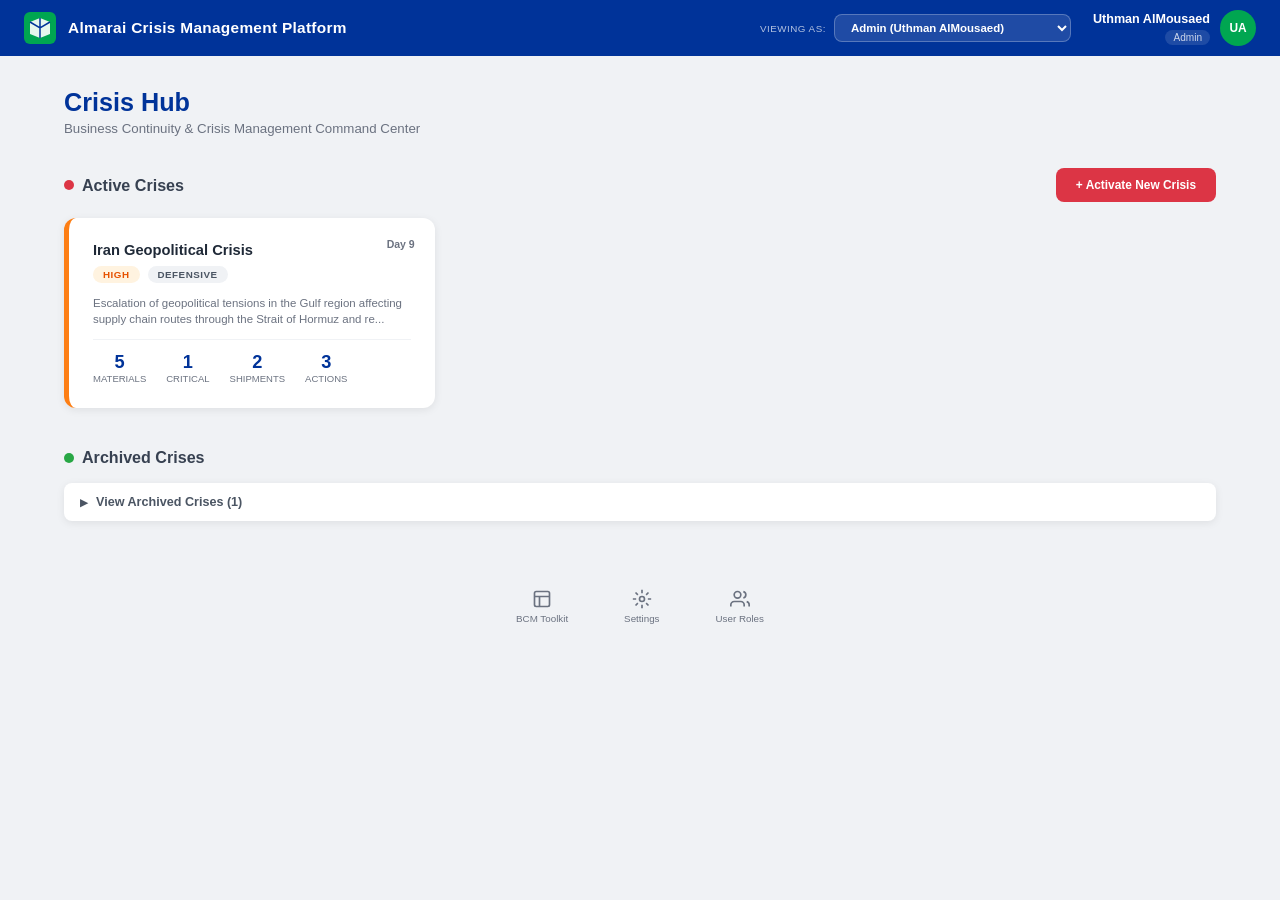
==== commit efea4460: "Add BCM Implementation Toolkit website with Excel export A static web version of BCM_Implementation_" ====
--- a/index.html
+++ b/index.html
@@ -396,6 +396,10 @@
 
     <!-- Bottom Nav -->
     <div class="bottom-nav">
+      <button onclick="location.href='bcm-toolkit/'">
+        <svg viewBox="0 0 24 24" fill="none" stroke="currentColor" stroke-width="2"><rect x="3" y="3" width="18" height="18" rx="2"/><path d="M3 9h18M9 21V9"/></svg>
+        BCM Toolkit
+      </button>
       <button onclick="showToast('Settings panel coming soon')">
         <svg viewBox="0 0 24 24" fill="none" stroke="currentColor" stroke-width="2"><circle cx="12" cy="12" r="3"/><path d="M12 1v4M12 19v4M4.22 4.22l2.83 2.83M16.95 16.95l2.83 2.83M1 12h4M19 12h4M4.22 19.78l2.83-2.83M16.95 7.05l2.83-2.83"/></svg>
         Settings
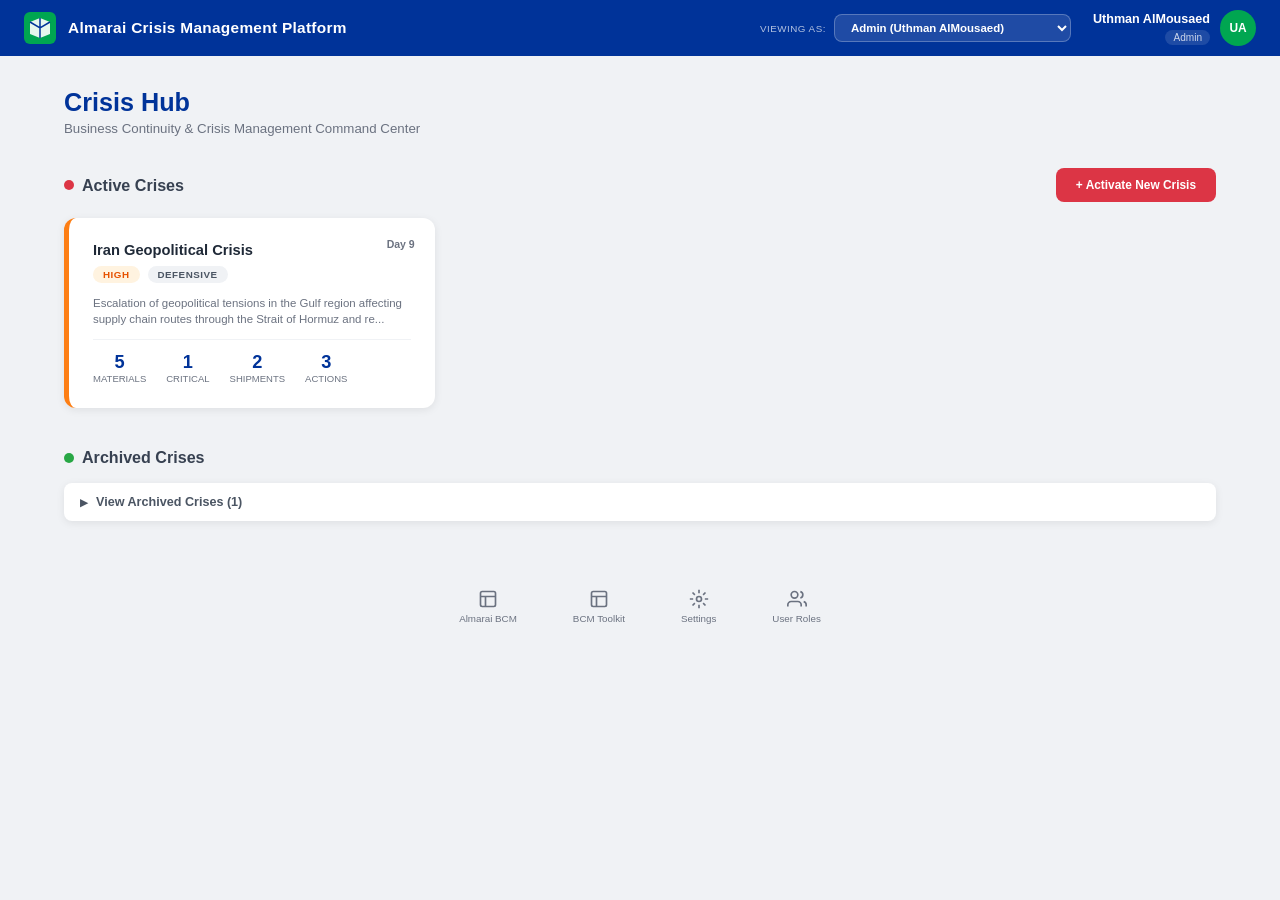
==== commit 119c776b: "Add Almarai edition of the BCM toolkit (template v0.2) bcm-toolkit-almarai/ keeps the Almarai BCM To" ====
--- a/index.html
+++ b/index.html
@@ -396,6 +396,10 @@
 
     <!-- Bottom Nav -->
     <div class="bottom-nav">
+      <button onclick="location.href='bcm-toolkit-almarai/'">
+        <svg viewBox="0 0 24 24" fill="none" stroke="currentColor" stroke-width="2"><rect x="3" y="3" width="18" height="18" rx="2"/><path d="M3 9h18M9 21V9"/></svg>
+        Almarai BCM
+      </button>
       <button onclick="location.href='bcm-toolkit/'">
         <svg viewBox="0 0 24 24" fill="none" stroke="currentColor" stroke-width="2"><rect x="3" y="3" width="18" height="18" rx="2"/><path d="M3 9h18M9 21V9"/></svg>
         BCM Toolkit
